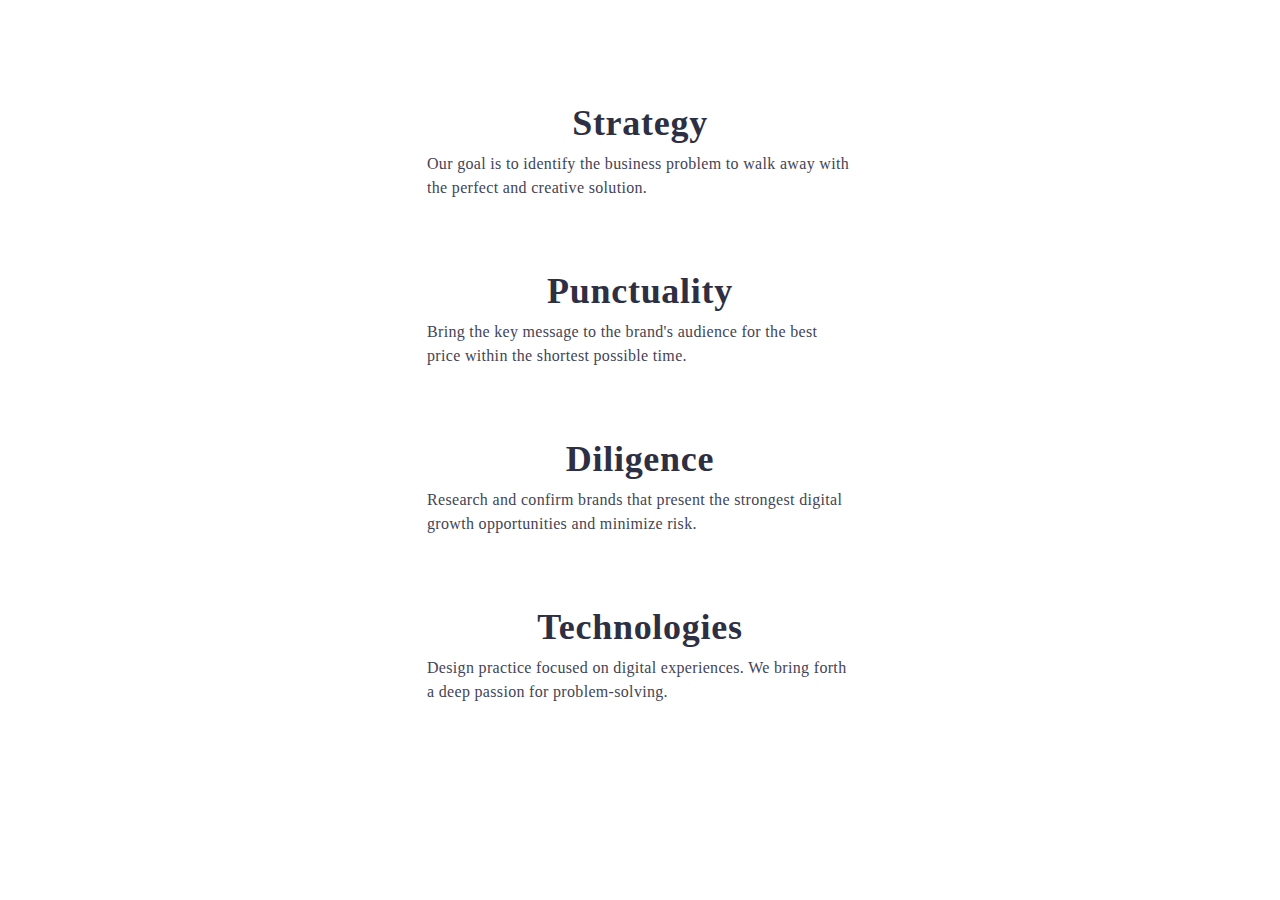
==== index.html @ aafb435b "1" ====
<!DOCTYPE html>
<html lang="en">
  <head>
    <meta charset="utf-8" />
    <meta name="description" content="Webstudio description meta tag content" />
    <title>Effective Solutions for Your Business</title>
    <link
      rel="stylesheet"
      href="https://cdnjs.cloudflare.com/ajax/libs/modern-normalize/2.0.0/modern-normalize.min.css"
      integrity="sha512-4xo8blKMVCiXpTaLzQSLSw3KFOVPWhm/TRtuPVc4WG6kUgjH6J03IBuG7JZPkcWMxJ5huwaBpOpnwYElP/m6wg=="
      crossorigin="anonymous"
      referrerpolicy="no-referrer"
    />
    <link rel="stylesheet" href="./css/styles.css" />
    <link rel="preconnect" href="https://fonts.googleapis.com" />
    <link rel="preconnect" href="https://fonts.gstatic.com" crossorigin />
    <link
      href="https://fonts.googleapis.com/css2?family=Raleway:wght@800&family=Roboto:wght@400;500;700;900&display=swap"
      rel="stylesheet"
    />
  </head>

  <!-- <body class="body">
    <header class="header">
      <div class="container header-container">
        <nav class="nav">
          <a href="./index.html" class="logo-header link"
            >Web<span class="logo-header-highlight">Studio</span></a
          >
          <ul class="nav-list list">
            <li class="nav-item">
              <a href="./index.html" class="nav-link link current">Studio</a>
            </li>
            <li class="nav-item">
              <a href="./portfolio.html" class="nav-link link">Portfolio</a>
            </li>
            <li class="nav-item">
              <a href="" class="nav-link link">Contacts</a>
            </li>
          </ul>
        </nav>
        <address class="address">
          <ul class="address-list list">
            <li class="address-item">
              <a href="mailto:info@devstudio.com" class="address-link link"
                >info@devstudio.com</a
              >
            </li>
            <li class="address-item">
              <a href="tel:+110001111111" class="address-link link"
                >+11 (000) 111-11-11</a
              >
            </li>
          </ul>
        </address>
      </div>
    </header> -->

    <!-- <main class="main">
      <section class="main-section">
        <div class="container main-section-container">
          <h1 class="main-section-heading-one">
            Effective Solutions for Your Business
          </h1>
          <button type="button" data-modal-open class="main-section-button">
            Order Service
          </button>
        </div>
      </section> -->

      <section class="advantages">
        <div class="container">
          <h2 class="advantages-heading-two visually-hidden">Our advantages</h2>
          <ul class="advantages-list list">
            <li class="advantages-item">
              <div class="advantages-item-top">
                <svg class="advantages-icon" width="64" height="64">
                  <use href="./images/icons.svg#icon-antenna"></use>
                </svg>
              </div>
              <h3 class="advantages-heading-three">Strategy</h3>
              <p class="advantages-text">
                Our goal is to identify the business problem to walk away with
                the perfect and creative solution.
              </p>
            </li>
            <li class="advantages-item">
              <div class="advantages-item-top">
                <svg class="advantages-icon" width="64" height="64">
                  <use href="./images/icons.svg#icon-clock"></use>
                </svg>
              </div>
              <h3 class="advantages-heading-three">Punctuality</h3>
              <p class="advantages-text">
                Bring the key message to the brand's audience for the best price
                within the shortest possible time.
              </p>
            </li>
            <li class="advantages-item">
              <div class="advantages-item-top">
                <svg class="advantages-icon" width="64" height="64">
                  <use href="./images/icons.svg#icon-diagram"></use>
                </svg>
              </div>
              <h3 class="advantages-heading-three">Diligence</h3>
              <p class="advantages-text">
                Research and confirm brands that present the strongest digital
                growth opportunities and minimize risk.
              </p>
            </li>
            <li class="advantages-item">
              <div class="advantages-item-top">
                <svg class="advantages-icon" width="64" height="64">
                  <use href="./images/icons.svg#icon-astronaut"></use>
                </svg>
              </div>
              <h3 class="advantages-heading-three">Technologies</h3>
              <p class="advantages-text">
                Design practice focused on digital experiences. We bring forth a
                deep passion for problem-solving.
              </p>
            </li>
          </ul>
        </div>
      </section>

      <!-- <section class="projects">
        <div class="container">
          <h2 class="projects-heading-two">What are we doing</h2>
          <ul class="projects-list list">
            <li class="projects-item">
              <img
                src="./images/img1.jpg"
                width="360"
                height="300"
                alt="Website"
              />
            </li>
            <li class="projects-item">
              <img
                src="./images/img2.jpg"
                width="360"
                height="300"
                alt="Phone apps"
              />
            </li>
            <li class="projects-item">
              <img
                src="./images/img3.jpg"
                width="360"
                height="300"
                alt="Mobile version of the website"
              />
            </li>
          </ul>
        </div>
      </section> -->

      <!-- <section class="team">
        <div class="container">
          <h2 class="team-heading-two">Our Team</h2>
          <ul class="team-list list">
            <li class="team-item">
              <img
                src="./images/mark.jpg"
                width="264"
                height="260"
                alt="Mark Guerrero"
              />
              <div class="team-card-text">
                <h3 class="team-heading-three">Mark Guerrero</h3>
                <p class="team-text">Product Designer</p>

                <ul class="team-card-icon-list">
                  <li class="team-card-icon-item">
                    <a href="" class="team-sm-link">
                      <svg class="team-card-icon" width="16" height="16">
                        <use href="./images/icons.svg#icon-instagram"></use>
                      </svg>
                    </a>
                  </li>
                  <li class="team-card-icon-item">
                    <a href="" class="team-sm-link">
                      <svg class="team-card-icon" width="16" height="16">
                        <use href="./images/icons.svg#icon-twitter"></use>
                      </svg>
                    </a>
                  </li>
                  <li class="team-card-icon-item">
                    <a href="" class="team-sm-link">
                      <svg class="team-card-icon" width="16" height="16">
                        <use href="./images/icons.svg#icon-facebook"></use>
                      </svg>
                    </a>
                  </li>
                  <li class="team-card-icon-item">
                    <a href="" class="team-sm-link">
                      <svg class="team-card-icon" width="16" height="16">
                        <use href="./images/icons.svg#icon-linkedin"></use>
                      </svg>
                    </a>
                  </li>
                </ul>
              </div>
            </li>
            <li class="team-item">
              <img
                src="./images/tom.jpg"
                width="264"
                height="260"
                alt="Tom Ford"
              />
              <div class="team-card-text">
                <h3 class="team-heading-three">Tom Ford</h3>
                <p class="team-text">Frontend Developer</p>

                <ul class="team-card-icon-list">
                  <li class="team-card-icon-item">
                    <a href="" class="team-sm-link">
                      <svg class="team-card-icon" width="16" height="16">
                        <use href="./images/icons.svg#icon-instagram"></use>
                      </svg>
                    </a>
                  </li>
                  <li class="team-card-icon-item">
                    <a href="" class="team-sm-link">
                      <svg class="team-card-icon" width="16" height="16">
                        <use href="./images/icons.svg#icon-twitter"></use>
                      </svg>
                    </a>
                  </li>
                  <li class="team-card-icon-item">
                    <a href="" class="team-sm-link">
                      <svg class="team-card-icon" width="16" height="16">
                        <use href="./images/icons.svg#icon-facebook"></use>
                      </svg>
                    </a>
                  </li>
                  <li class="team-card-icon-item">
                    <a href="" class="team-sm-link">
                      <svg class="team-card-icon" width="16" height="16">
                        <use href="./images/icons.svg#icon-linkedin"></use>
                      </svg>
                    </a>
                  </li>
                </ul>
              </div>
            </li>
            <li class="team-item">
              <img
                src="./images/camila.jpg"
                width="264"
                height="260"
                alt="Camila Garcia"
              />
              <div class="team-card-text">
                <h3 class="team-heading-three">Camila Garcia</h3>
                <p class="team-text">Marketing</p>

                <ul class="team-card-icon-list">
                  <li class="team-card-icon-item">
                    <a href="" class="team-sm-link">
                      <svg class="team-card-icon" width="16" height="16">
                        <use href="./images/icons.svg#icon-instagram"></use>
                      </svg>
                    </a>
                  </li>
                  <li class="team-card-icon-item">
                    <a href="" class="team-sm-link">
                      <svg class="team-card-icon" width="16" height="16">
                        <use href="./images/icons.svg#icon-twitter"></use>
                      </svg>
                    </a>
                  </li>
                  <li class="team-card-icon-item">
                    <a href="" class="team-sm-link">
                      <svg class="team-card-icon" width="16" height="16">
                        <use href="./images/icons.svg#icon-facebook"></use>
                      </svg>
                    </a>
                  </li>
                  <li class="team-card-icon-item">
                    <a href="" class="team-sm-link">
                      <svg class="team-card-icon" width="16" height="16">
                        <use href="./images/icons.svg#icon-linkedin"></use>
                      </svg>
                    </a>
                  </li>
                </ul>
              </div>
            </li>
            <li class="team-item">
              <img
                src="./images/daniel.jpg"
                width="264"
                height="260"
                alt="Daniel Wilson"
              />
              <div class="team-card-text">
                <h3 class="team-heading-three">Daniel Wilson</h3>
                <p class="team-text">UI Designer</p>

                <ul class="team-card-icon-list">
                  <li class="team-card-icon-item">
                    <a href="" class="team-sm-link">
                      <svg class="team-card-icon" width="16" height="16">
                        <use href="./images/icons.svg#icon-instagram"></use>
                      </svg>
                    </a>
                  </li>
                  <li class="team-card-icon-item">
                    <a href="" class="team-sm-link">
                      <svg class="team-card-icon" width="16" height="16">
                        <use href="./images/icons.svg#icon-twitter"></use>
                      </svg>
                    </a>
                  </li>
                  <li class="team-card-icon-item">
                    <a href="" class="team-sm-link">
                      <svg class="team-card-icon" width="16" height="16">
                        <use href="./images/icons.svg#icon-facebook"></use>
                      </svg>
                    </a>
                  </li>
                  <li class="team-card-icon-item">
                    <a href="" class="team-sm-link">
                      <svg class="team-card-icon" width="16" height="16">
                        <use href="./images/icons.svg#icon-linkedin"></use>
                      </svg>
                    </a>
                  </li>
                </ul>
              </div>
            </li>
          </ul>
        </div>
      </section> -->

      <!-- <section class="client">
        <div class="container">
          <h2 class="client-heading">Customers</h2>

          <ul class="client-list">
            <li class="client-item">
              <a href="" class="client-icon-link">
                <svg class="client-icon" width="104" height="56">
                  <use href="./images/icons.svg#icon-client-1"></use>
                </svg>
              </a>
            </li>

            <li class="client-item">
              <a href="" class="client-icon-link">
                <svg class="client-icon" width="104" height="56">
                  <use href="./images/icons.svg#icon-client-2"></use>
                </svg>
              </a>
            </li>

            <li class="client-item">
              <a href="" class="client-icon-link">
                <svg class="client-icon" width="104" height="56">
                  <use href="./images/icons.svg#icon-client-3"></use>
                </svg>
              </a>
            </li>

            <li class="client-item">
              <a href="" class="client-icon-link">
                <svg class="client-icon" width="104" height="56">
                  <use href="./images/icons.svg#icon-client-4"></use>
                </svg>
              </a>
            </li>

            <li class="client-item">
              <a href="" class="client-icon-link">
                <svg class="client-icon" width="104" height="56">
                  <use href="./images/icons.svg#icon-client-5"></use>
                </svg>
              </a>
            </li>

            <li class="client-item">
              <a href="" class="client-icon-link">
                <svg class="client-icon" width="104" height="56">
                  <use href="./images/icons.svg#icon-client-6"></use>
                </svg>
              </a>
            </li>
          </ul>
        </div>
      </section>
    </main> -->
<!-- 
    <footer class="footer">
      <div class="container footer-container">
        <div class="footer-left-part">
          <a href="./index.html" class="logo-footer link">
            Web<span class="logo-footer-highlight">Studio</span>
          </a>

          <p class="footer-text">
            Increase the flow of customers and sales for your business with
            digital marketing & growth solutions.
          </p>
        </div>
        <div class="footer-sm">
          <p class="footer-sm-text">Social media</p>
          <ul class="footer-sm-list">
            <li class="footer-sm-item">
              <a href="" class="footer-sm-link">
                <svg class="footer-sm-icon" width="24" height="24">
                  <use href="./images/icons.svg#icon-instagram"></use>
                </svg>
              </a>
            </li>
            <li class="footer-sm-item">
              <a href="" class="footer-sm-link">
                <svg class="footer-sm-icon" width="24" height="24">
                  <use href="./images/icons.svg#icon-twitter"></use>
                </svg>
              </a>
            </li>
            <li class="footer-sm-item">
              <a href="" class="footer-sm-link">
                <svg class="footer-sm-icon" width="24" height="24">
                  <use href="./images/icons.svg#icon-facebook"></use>
                </svg>
              </a>
            </li>
            <li class="footer-sm-item">
              <a href="" class="footer-sm-link">
                <svg class="footer-sm-icon" width="24" height="24">
                  <use href="./images/icons.svg#icon-linkedin"></use>
                </svg>
              </a>
            </li>
          </ul>
        </div>
        <div class="subscribe">
          <p class="form-hidden">Subscribe</p>
          <form class="footer-form">
            <label aria-label="footer email input" class="footer-label">
              <input
                type="email"
                class="footer-input"
                name="footer-email"
                id="footer-input"
                placeholder="E-mail"
              />
            </label>
            <button class="subscribe-btn" type="submit">
              Subscribe
              <svg class="subscribe-icon" width="24" height="24">
                <use href="./images/icons.svg#icon-subscribe"></use>
              </svg>
            </button>
          </form>
        </div>
      </div>
    </footer> -->
    <div class="backdrop is-hidden" data-modal>
      <div class="modal">
        <button type="button" data-modal-close class="modal-close-btn">
          <svg class="button-icon" width="8" height="8">
            <use href="./images/icons.svg#icon-close"></use>
          </svg>
        </button>
        <p class="modal-title">Leave your contacts and we will call you back</p>
        <form class="modal-form">
          <div class="modal-field">
            <label for="user-name" class="modal-form-label">Name</label>
            <div class="modal-input-wrap">
              <input
                type="text"
                class="modal-input"
                name="user-name"
                required
                minlength="2"
                id="user-name"
              />
              <svg class="modal-form-icon" width="18" height="24">
                <use href="./images/icons.svg#icon-person-modal-form"></use>
              </svg>
            </div>
          </div>
          <div class="modal-field">
            <label for="modal-input-email" class="modal-form-label"
              >Phone</label
            >
            <div class="modal-input-wrap">
              <input
                type="email"
                class="modal-input"
                name="user-email"
                id="modal-input-email"
              />
              <svg class="modal-form-icon" width="18" height="24">
                <use href="./images/icons.svg#icon-phone-modal-form"></use>
              </svg>
            </div>
          </div>
          <div class="modal-field">
            <label for="modal-input-tel" class="modal-form-label">Email</label>
            <div class="modal-input-wrap">
              <input
                type="tel"
                class="modal-input"
                name="user-tel"
                required
                minlength="10"
                maxlength="15"
                id="modal-input-tel"
              />
              <svg class="modal-form-icon" width="18" height="24">
                <use href="./images/icons.svg#icon-email-modal-form"></use>
              </svg>
            </div>
          </div>
          <div class="comment-field">
            <label for="user-comment" class="modal-form-label">Comment</label>
            <textarea
              name="user-comment"
              id="user-comment"
              class="modal-comment"
              placeholder="Text input"
            ></textarea>
          </div>
          <div class="modal-field-check">
            <input
              type="checkbox"
              id="user-privacy"
              name="user-privacy"
              value="true"
              class="modal-check visually-hidden"
            />
            <label for="user-privacy" class="modal-check-text"
              ><span class="checkbox">
                <svg class="check-icon" width="10" height="8">
                  <use href="./images/icons.svg#icon-check"></use>
                </svg>
              </span>
              I accept the terms and conditions of the
              <a href="" class="modal-check-link">Privacy Policy</a></label
            >
          </div>
          <button class="modal-form-btn" type="submit">Send</button>
        </form>
      </div>
    </div>
    <script src="./js/modal.js"></script>
  </body>
</html>
---- css/styles.css ----
:root {
  --cornflower: #e7e9fc;
  --iris: #4d5ae5;
  --navyblue: #383949;
  --slate: #434455;
  --white: #ffffff;
  --cloud: #f4f4fd;
  --ocean: #404bbf;
}
.body {
  background: var(--white);
  font-family: "Roboto", sans-serif;
  color: var(--slate, #434455);
  font-size: 16px;
  line-height: 1.5;
  letter-spacing: 0.02em;
}

.link {
  text-decoration: none;
}

.list {
  list-style-type: none;
}

h1,
h2,
h3,
h4,
h5,
h6,
p {
  margin: 0;
}

li,
ul {
  margin: 0;
  padding-left: 0;
  list-style: none;
}

img {
  display: block;
  max-width: 100%;
  height: auto;
}

.visually-hidden {
  position: absolute;
  width: 1px;
  height: 1px;
  margin: -1px;
  border: 0;
  padding: 0;
  white-space: nowrap;
  clip-path: inset(100%);
  clip: rect(0 0 0 0);
  overflow: hidden;
}

.container {
  width: 100%;
  max-width: 1158px;
  padding-left: 15px;
  padding-right: 15px;
  margin: 0 auto;
}

/*------------------------HEADER----------------------*/

.header {
  background: var(--white, #fff);
  border-bottom: 1px solid var(--cornflower, #e7e9fc);
  box-shadow: 0px 1px 6px 0px rgba(46, 47, 66, 0.08),
    0px 1px 1px 0px rgba(46, 47, 66, 0.16),
    0px 2px 1px 0px rgba(46, 47, 66, 0.08);
}

.logo-header {
  color: var(--iris, #4d5ae5);
  font-family: "Raleway", sans-serif;
  font-size: 18px;
  font-weight: 800;
  line-height: 1.17;
  letter-spacing: 0.03em;
  text-transform: uppercase;
}

.logo-header-highlight {
  color: #2e2f42;
}

.nav-link {
  color: #2e2f42;
  font-style: normal;
  font-weight: 500;
  transition-property: color;
  transition-duration: 250ms;
  transition-timing-function: cubic-bezier(0.4, 0, 0.2, 1);
}

.nav-link:hover,
.nav-link:focus,
.nav-link:active {
  color: var(--ocean, #404bbf);
}

.address {
  font-style: normal;
}
.address-link {
  color: #434455;
  transition-property: color;
  transition-duration: 250ms;
  transition-timing-function: cubic-bezier(0.4, 0, 0.2, 1);
}
.address-link:hover,
.address-link:focus,
.address-link:active {
  color: var(--ocean, #404bbf);
}

/*---------------------MAIN--------------------------------*/

.main-section {
  background-color: #2e2f42;
  background-image: linear-gradient(
      rgba(46, 47, 66, 0.7),
      rgba(46, 47, 66, 0.7)
    ),
    url(../images/people-office.jpg);
  max-width: 1440px;
  margin: 0 auto;
  background-repeat: no-repeat;
  background-position: center;
  background-size: cover;
  padding-top: 188px;
  padding-bottom: 188px;
}
.main-section-heading-one {
  color: var(--white, #fff);
  text-align: center;
  font-size: 56px;
  font-weight: 700;
  line-height: 1.07;
  letter-spacing: 0.02em;
  margin: 0 auto;
  margin-bottom: 48px;
  max-width: 496px;
}
.main-section-button {
  color: var(--white, #fff);
  font-family: "Roboto", sans-serif;
  font-size: 16px;
  line-height: 1.5;
  letter-spacing: 0.04em;
  font-weight: 500;
  background: var(--iris, #4d5ae5);
  cursor: pointer;
  padding: 16px 32px;
  border: none;
  border-radius: 4px;
  background: var(--iris, #4d5ae5);
  box-shadow: 0px 4px 4px 0px rgba(0, 0, 0, 0.15);
  display: block;
  margin: 0 auto;
  min-width: 169px;
  transition-property: background-color;
  transition-duration: 250ms;
  transition-timing-function: cubic-bezier(0.4, 0, 0.2, 1);
}
.main-section-button:hover,
.main-section-button:focus {
  background-color: #404bbf;
}

.advantages {
  padding: 96px 0;
}

.advantages-heading-two,
.filter-heading {
  margin: -1px;
  white-space: nowrap;
  clip-path: inset(100%);
  clip: rect(0 0 0 0);
  overflow: hidden;
}

.advantages-heading-three {
  color: #2e2f42;
  font-size: 36px;
  font-weight: 700;
  line-height: 1.11;
  letter-spacing: 0.02em;
  text-align: center;
  text-transform: capitalize;
  margin-bottom: 8px;
}
.advantages-text {
  color: #434455;
  font-size: 16px;
  font-weight: 500;
  line-height: 1.5; /* 150% */
  letter-spacing: 0.02em;
}
.advantages-list {
  display: flex;
  flex-wrap: wrap;
  gap: 72px;
}
.advantages-item {
  /* width: calc((100% - 72px) / 4); */
}

.projects-heading-two {
  color: #2e2f42;
  text-align: center;
  font-size: 36px;
  font-weight: 700;
  line-height: 1.11;
  letter-spacing: 0.02em;
  text-transform: capitalize;
}

.team {
  background: var(--cloud, #f4f4fd);
}
.team-heading-two {
  color: #2e2f42;
  text-align: center;
  font-size: 36px;
  font-weight: 700;
  line-height: 1.11;
  letter-spacing: 0.02em;
  text-transform: capitalize;
}

.team-item {
  background: var(--white, #fff);
}
.team-heading-three {
  color: #2e2f42;
  text-align: center;
  font-size: 20px;
  font-weight: 500;
  line-height: 1.2;
  letter-spacing: 0.02em;
}
.team-text {
  color: var(--slate, #434455);
  text-align: center;
}

/*---------------------MAIN PORTFOLIO--------------------------------*/

.filter-button {
  color: var(--iris, #4d5ae5);
  font-family: "Roboto", sans-serif;
  font-size: 16px;
  line-height: 1.5;
  letter-spacing: 0.04em;
  text-align: center;
  font-weight: 500;
  background: var(--cloud, #f4f4fd);
  cursor: pointer;
  border: none;
  padding: 12px 24px;
  border-radius: 4px;
  border: 1px solid var(--cornflower, #e7e9fc);
  background: var(--cloud, #f4f4fd);
  border: 1px solid transparent;
  border: 1px solid #e7e9fc;
  transition: color 250ms cubic-bezier(0.4, 0, 0.2, 1),
    background-color 250ms cubic-bezier(0.4, 0, 0.2, 1),
    border-color 250ms cubic-bezier(0.4, 0, 0.2, 1),
    box-shadow 250ms cubic-bezier(0.4, 0, 0.2, 1);
}
.filter-button:hover,
.filter-button:focus {
  color: var(--white, #fff);
  background: var(--ocean, #404bbf);
  border: 1px solid transparent;
  box-shadow: 0px 2px 2px 0px rgba(0, 0, 0, 0.12),
    0px 2px 1px 0px rgba(0, 0, 0, 0.08), 0px 3px 1px 0px rgba(0, 0, 0, 0.1);
}

.portfolio-item {
  background: var(--white, #ffffff);
}

.portfolio-heading-three {
  font-family: Roboto;
  color: #2e2f42;
  font-size: 20px;
  font-style: normal;
  font-weight: 500;
  line-height: 1.2;
  letter-spacing: 0.02em;
  white-space: nowrap;
  max-width: 360px;
}
.portfolio-text {
  color: var(--slate, #434455);
}

/*-----------------------FOOTER------------------------*/
.footer {
  background-color: #2e2f42;
}
.logo-footer {
  color: var(--iris, #4d5ae5);
  font-family: "Raleway", sans-serif;
  font-size: 18px;
  font-weight: 800;
  line-height: 1.17;
  letter-spacing: 0.03em;
  text-transform: uppercase;
}
.logo-footer-highlight {
  color: var(--cloud, #f4f4fd);
}
.footer-text {
  color: var(--cloud, #f4f4fd);
}

/*-----------------------Block-model header------------------------*/

.nav {
  display: flex;
  align-items: center;
}
.nav-list {
  display: flex;
  gap: 40px;
}

.address-list {
  display: flex;
}

.header-container {
  display: flex;
}
.nav-link {
  display: block;
  padding: 24px 0;
}
.logo-header {
  display: block;
  padding: 24px 0;
  margin-right: 76px;
}

.address-link {
  display: block;
  padding: 24px 0;
}
.address-list {
  gap: 40px;
}
.address {
  margin-left: auto;
}

/*-----------------------Block-model-index------------------------*/

.projects-item {
  width: calc((100% - 48px) / 3);
}
.projects-heading-two {
  margin-bottom: 72px;
}
.projects-list {
  display: flex;
  gap: 24px;
}
.projects {
  padding-bottom: 120px;
}
.team {
  padding-top: 120px;
  padding-bottom: 120px;
}
.team-heading-two {
  margin-bottom: 72px;
}
.team-list {
  display: flex;
  gap: 24px;
}
.team-heading-three {
  margin-bottom: 8px;
  text-align: center;
}
.team-text {
  text-align: center;
}
.team-card-text {
  padding: 32px 0;
}
.team-item {
  width: calc((100% - 72px) / 4);
  border-radius: 0px 0px 4px 4px;
  background: var(--white, #fff);
  box-shadow: 0px 2px 1px 0px rgba(46, 47, 66, 0.08),
    0px 1px 1px 0px rgba(46, 47, 66, 0.16),
    0px 1px 6px 0px rgba(46, 47, 66, 0.08);
}
.footer {
  padding: 100px 0;
}
.logo-footer {
  display: block;
  margin-bottom: 16px;
  display: inline-block;
}
.footer-text {
  display: block;
  width: 264px;
}

/*-----------------------Block-model-portfolio------------------------*/

.filter {
  padding-top: 96px;
  padding-bottom: 120px;
}
.filter-list {
  display: flex;
  gap: 24px;
  justify-content: center;
  margin-bottom: 72px;
}
.portfolio-list {
  display: flex;
  flex-wrap: wrap;
  gap: 24px;
  row-gap: 48px;
}
.portfolio-heading-three {
  margin-bottom: 8px;
}

.portfolio-item {
  background: var(--white, #fff);
  box-sizing: border-box;
  width: calc((100% - 48px) / 3);
}

.portfolio-card-text {
  flex-grow: 1;
  padding: 32px 16px;
  border: 1px solid #e7e9fc;
  border-top: none;
}
/*-----------------------------hw4--------------------------------*/

.advantages-item-top {
  display: flex;
  align-items: center;
  justify-content: center;
  max-width: 264px;
  height: 112px;
  border-radius: 4px;
  background: var(--cloud, #f4f4fd);
  margin-bottom: 8px;
  display: none;
}
.team-card-icon-list {
  display: flex;
  align-items: center;
  justify-content: center;
  gap: 24px;
  margin-top: 8px;
}
.team-card-icon {
  display: block;
  fill: #f4f4fd;
}
.team-card-icon-item {
  width: 40px;
  height: 40px;
}
.team-sm-link {
  width: 100%;
  height: 100%;
  background-color: #4d5ae5;
  border-radius: 50%;
  display: flex;
  align-items: center;
  justify-content: center;
}
.team-sm-link:hover {
  background-color: #404bbf;
}
.team-sm-link:focus {
  background-color: #404bbf;
}
.team-item .team-sm-link {
  transition-property: background-color;
  transition-duration: 250ms;
  transition-timing-function: cubic-bezier(0.4, 0, 0.2, 1);
}
.client {
  padding-top: 120px;
  padding-bottom: 120px;
}
.client-heading {
  color: #2e2f42;
  text-align: center;
  font-family: Roboto;
  font-size: 36px;
  font-weight: 700;
  line-height: 1.11;
  letter-spacing: 0.02em;
  text-transform: capitalize;
  margin-bottom: 72px;
}
.client-list {
  display: flex;
  align-items: center;
  justify-content: center;
  gap: 24px;
}
.client-item {
  width: 168px;
  height: 88px;
}
.client-icon {
  fill: currentColor;
  fill: #8e8f99;
  transition-property: fill;
  transition-duration: 250ms;
  transition-timing-function: cubic-bezier(0.4, 0, 0.2, 1);
}
.client-icon-link {
  width: 100%;
  height: 100%;
  border: 1px solid #8e8f99;
  border-radius: 4px;
  display: flex;
  align-items: center;
  justify-content: center;
  color: #8e8f99;
  transition: border-color 250ms cubic-bezier(0.4, 0, 0.2, 1),
    color 250ms cubic-bezier(0.4, 0, 0.2, 1);
}
.client-icon-link:hover,
.client-icon-link:focus {
  border-color: #404bbf;
  color: #404bbf;
}

.client-icon-link:hover .client-icon,
.client-icon-link:focus .client-icon {
  fill: #404bbf;
  color: #404bbf;
  border-color: #404bbf;
}

.footer-container {
  display: flex;
  align-items: baseline;
}
.footer-left-part {
  margin-right: 120px;
}
.footer-sm-list {
  display: flex;
  gap: 16px;
}
.footer-sm-text {
  color: var(--white, #fff);
  font-family: Roboto;
  font-size: 16px;
  font-weight: 500;
  line-height: 1.5;
  letter-spacing: 0.02em;
  margin-bottom: 16px;
}
.footer-sm-item {
  width: 40px;
  height: 40px;
}
.footer-sm-link {
  width: 100%;
  height: 100%;
  background-color: #4d5ae5;
  border-radius: 50%;
  display: flex;
  align-items: center;
  justify-content: center;
  transition: background-color 250ms cubic-bezier(0.4, 0, 0.2, 1);
}
.footer-sm-icon {
  display: block;
  fill: #f4f4fd;
}
.footer-sm-item {
  transition-property: background-color;
  transition-duration: 250ms;
  transition-timing-function: cubic-bezier(0.4, 0, 0.2, 1);
}
.footer-sm-link:hover,
.footer-sm-link:focus {
  background-color: #31d0aa;
}
.current {
  color: #404bbf;
  position: relative;
}
.current::after {
  display: block;
  position: absolute;
  content: "";
  left: 0;
  bottom: -1px;
  width: 100%;
  height: 4px;
  flex-shrink: 0;
  border-radius: 2px;
  background: var(--ocean, #404bbf);
}

.portfolio-link {
  display: block;
  transition: box-shadow 250ms cubic-bezier(0.4, 0, 0.2, 1);
}
.portfolio-link:hover,
.portfolio-link:focus {
  box-shadow: 0px 1px 6px rgba(46, 47, 66, 0.08),
    0px 1px 1px rgba(46, 47, 66, 0.16), 0px 2px 1px rgba(46, 47, 66, 0.08);
  transition: box-shadow 250ms cubic-bezier(0.4, 0, 0.2, 1);
}
.portfolio-link:hover .portfolio-cover-text,
.portfolio-link:focus .portfolio-cover-text {
  transform: translateY(0%);
}
.portfolio-cover-wrap {
  position: relative;
  overflow: hidden;
}
/*
.portfolio-cover {
  position: absolute;
  top: 0;
  background: var(--iris, #4d5ae5);
  height: 100%;
  padding: 0 32px;
  padding-top: 40px;
  transform: translateY(100%);
  transition-duration: 250ms;
  transition-timing-function: cubic-bezier(0.4, 0, 0.2, 1);
}*/
.portfolio-cover-text {
  color: var(--cloud, #f4f4fd);
  font-family: Roboto;
  font-size: 16px;
  line-height: 1.5;
  letter-spacing: 0.02em;
  position: absolute;
  top: 0;
  background: var(--iris, #4d5ae5);
  height: 100%;
  padding: 40px 32px;
  transform: translateY(100%);
  transition: transform 250ms cubic-bezier(0.4, 0, 0.2, 1);
}
.portfolio-item:hover .portfolio-cover {
  transform: translateY(0);
}
.portfolio-item:hover {
  box-shadow: 0px 2px 1px 0px rgba(46, 47, 66, 0.08),
    0px 1px 1px 0px rgba(46, 47, 66, 0.16),
    0px 1px 6px 0px rgba(46, 47, 66, 0.08);
}
/*----------------------------modal-------------------------------*/
.backdrop {
  position: fixed;
  width: 100%;
  height: 100%;
  background-color: rgba(46, 47, 66, 0.4);
  top: 0;
  transition: opacity 250ms cubic-bezier(0.4, 0, 0.2, 1),
    visibility 250ms cubic-bezier(0.4, 0, 0.2, 1);
}
.modal {
  position: absolute;
  top: 50%;
  left: 50%;
  transform: translate(-50%, -50%) scale(1);
  /* top: 50%;
  left: 50%;
  transform: translate(-50%, -50%) scaleY(1);*/
  width: 408px;
  min-height: 584px;
  background-color: #fcfcfc;
  border-radius: 4px;
  box-shadow: 0px 2px 1px 0px rgba(0, 0, 0, 0.2),
    0px 1px 3px 0px rgba(0, 0, 0, 0.12), 0px 1px 1px 0px rgba(0, 0, 0, 0.14);
  transition: transform 250ms cubic-bezier(0.4, 0, 0.2, 1);
  padding: 72px 24px 24px 24px;
}
.backdrop.is-hidden .modal {
  transform: translate(-50%, -50%) scale(0);
}
.modal-close-btn {
  position: absolute;
  top: 24px;
  right: 24px;
  width: 24px;
  height: 24px;
  display: flex;
  align-items: center;
  justify-content: center;
  background-color: #e7e9fc;
  border: 1px solid rgba(0, 0, 0, 0.1);
  border-radius: 50%;
  padding: 0;
  cursor: pointer;
  fill: #e7e9fc;
  stroke-width: 1px;
  stroke: rgba(0, 0, 0, 0.1);
  transition: background-color 250ms cubic-bezier(0.4, 0, 0.2, 1),
    border 250ms cubic-bezier(0.4, 0, 0.2, 1);
}
.modal-close-btn:hover,
.modal-close-btn:focus {
  background-color: #404bbf;
  border: none;
}
.modal-close-btn:hover .button-icon,
.modal-close-btn:focus .button-icon {
  fill: #ffffff;
}

.button-icon {
  fill: #2e2f42;
  transition: fill 250ms cubic-bezier(0.4, 0, 0.2, 1);
}
.is-hidden {
  opacity: 0;
  visibility: hidden;
  pointer-events: none;
}
.modal-title {
  color: #2e2f42;
  text-align: center;
  font-family: Roboto;
  font-size: 16px;
  font-style: normal;
  font-weight: 500;
  line-height: 1.5;
  letter-spacing: 0.02em;
  margin-bottom: 16px;
}
.modal-input {
  width: 100%;
  height: 40px;
  border-radius: 4px;
  border: 1px solid rgba(46, 47, 66, 0.4);
  padding-left: 38px;
  padding-right: 16px;
  background-color: transparent;
  outline: transparent;
  transition: border-color 250ms cubic-bezier(0.4, 0, 0.2, 1);
}
.modal-input:focus {
  border-color: var(--iris, #4d5ae5);
}
.modal-input:focus + .modal-form-icon {
  fill: #4d5ae5;
}
.modal-form-label {
  display: block;
  color: #8e8f99;
  font-family: Roboto;
  font-size: 12px;
  line-height: 1.17;
  letter-spacing: 0.04em;
  margin-bottom: 4px;
}
.modal-field {
  margin-bottom: 8px;
}
.comment-field {
  margin-bottom: 16px;
}
.modal-form-icon {
  fill: #2e2f42;
  position: absolute;
  left: 16px;
  top: 50%;
  transform: translateY(-50%);
  transition: fill 250ms cubic-bezier(0.4, 0, 0.2, 1);
}
.modal-input-wrap {
  position: relative;
}
.modal-comment {
  width: 100%;
  height: 120px;
  border-radius: 4px;
  border: 1px solid rgba(46, 47, 66, 0.4);
  padding: 8px 16px;
  outline: transparent;
  transition: border-color 250ms cubic-bezier(0.4, 0, 0.2, 1);
  resize: none;
  font-size: 12px;
  line-height: 1.17;
  letter-spacing: 0.04em;
  color: rgba(46, 47, 66, 0.4);
  background-color: transparent;
  display: block;
}
.modal-comment:hover,
.modal-comment:focus {
  border-color: #4d5ae5;
}
/*----------------checkbox----------------*/
.modal-check-text {
  color: #8e8f99;
  font-family: Roboto;
  font-size: 12px;
  line-height: 1.17; /* 116.667% */
  letter-spacing: 0.04em;
  align-items: center;
}
.modal-check-link {
  color: #4d5ae5;
  line-height: 1.33;
  margin-left: 4px;
}
.modal-check-text span {
  width: 16px;
  height: 16px;
  border: 1px solid rgba(46, 47, 66, 0.4);
  border-radius: 2px;
  margin-right: 8px;
  display: inline-flex;
  align-items: center;
  justify-content: center;
  stroke-width: 4px;
  fill: transparent;
  transition: background-color 250ms cubic-bezier(0.4, 0, 0.2, 1),
    border 250ms cubic-bezier(0.4, 0, 0.2, 1),
    fill 250ms cubic-bezier(0.4, 0, 0.2, 1);
}

.modal-check:checked + .modal-check-text span {
  background-color: #404bbf;
  border: none;
  stroke: #f4f4fd;
  fill: #f4f4fd;
}
.modal-field-check {
  margin-bottom: 24px;
}

/*----------------modal-btn---------------*/
.modal-form-btn {
  min-width: 169px;
  height: auto;
  color: var(--white, #fff);
  text-align: center;
  font-family: "Roboto", sans-serif;
  font-size: 16px;
  font-weight: 500;
  line-height: 1.5; /* 150% */
  letter-spacing: 0.04em;
  border: none;
  padding: 16px 32px;
  border-radius: 4px;
  background: var(--iris, #4d5ae5);
  box-shadow: 0px 4px 4px 0px rgba(0, 0, 0, 0.15);
  cursor: pointer;
  display: block;
  margin: 0 auto;
  margin-top: 24px;
  transition-property: background-color;
  transition-duration: 250ms;
  transition-timing-function: cubic-bezier(0.4, 0, 0.2, 1);
}
.modal-form-btn:hover,
.modal-form-btn:focus {
  background-color: #404bbf;
}
/*---------------footer-subscribe----------------*/
.subscribe-btn {
  border: none;
  color: var(--white, #fff);
  text-align: center;
  font-family: "Roboto", sans-serif;
  font-size: 16px;
  font-weight: 500;
  line-height: 1.5; /* 150% */
  letter-spacing: 0.04em;
  border-radius: 4px;
  background: #4d5ae5;
  padding: 8px 24px;
  display: flex;
  align-items: center;
  justify-content: center;
  cursor: pointer;
  height: 40px;
  transition-property: background-color;
  transition-duration: 250ms;
  transition-timing-function: cubic-bezier(0.4, 0, 0.2, 1);
  min-width: 165px;
}
.subscribe-btn:hover,
.subscribe-btn:focus {
  background-color: #404bbf;
}
.subscribe-icon {
  fill: #ffffff;
  display: block;
  margin-left: 16px;
}

.footer-input {
  width: 264px;
  height: 40px;
  border-radius: 4px;
  border: 1px solid var(--white, #fff);
  box-shadow: 0px 4px 4px 0px rgba(0, 0, 0, 0.15);
  background-color: transparent;
  padding-left: 16px;
  font-size: 12px;
  line-height: 1.5;
  letter-spacing: 0.04em;
  filter: drop-shadow(0px 4px 4px rgba(0, 0, 0, 0.15));
  color: #ffffff;
}
.footer-sm {
  margin-right: 80px;
}
.form-hidden {
  color: var(--white, #fff);
  font-family: Roboto;
  font-size: 16px;
  font-weight: 500;
  line-height: 1.5; /* 150% */
  letter-spacing: 0.02em;
  margin-bottom: 16px;
}
.footer-form {
  display: flex;
  gap: 24px;
}
.footer-input::placeholder {
  color: #ffffff;
  font-family: Roboto;
  font-size: 12px;
  line-height: 2; /* 200% */
  letter-spacing: 0.04em;
}

@media screen and (min-width: 428px) {
  .container {
    max-width: 426px;
  }
}
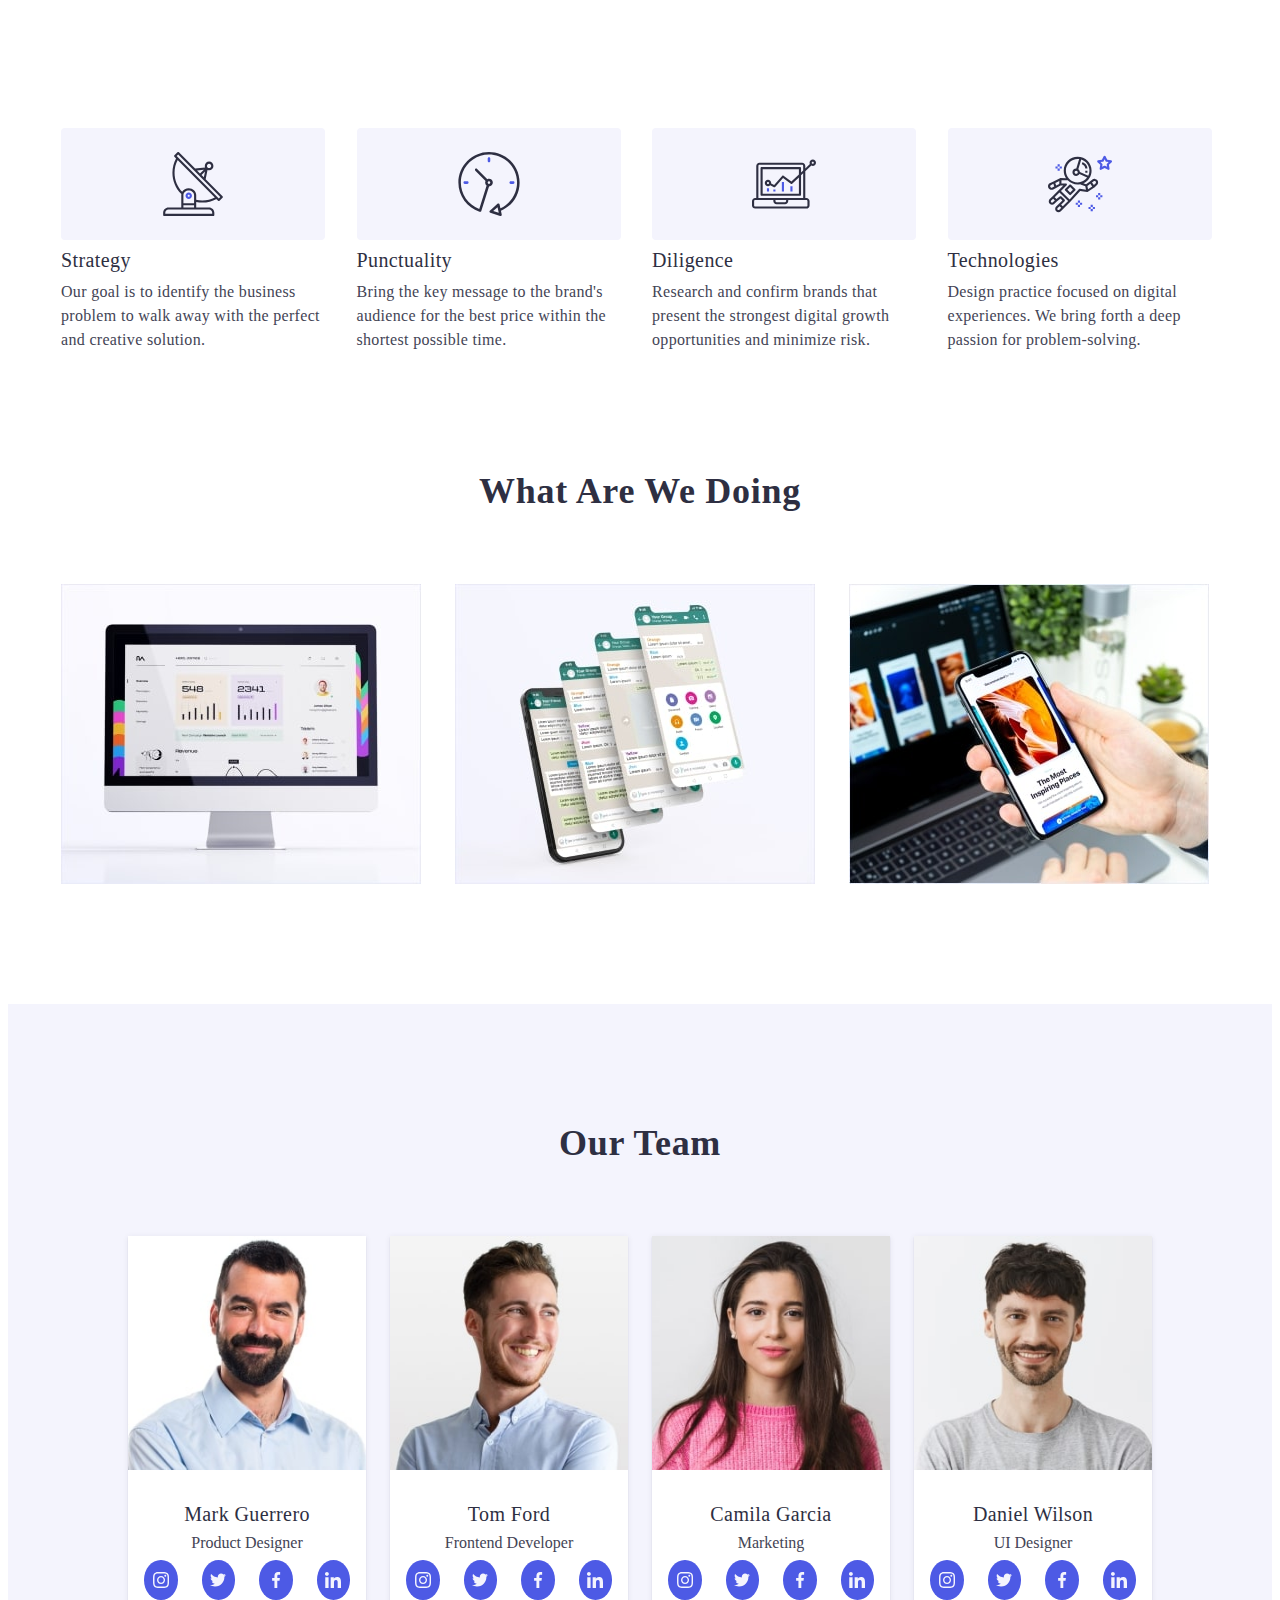
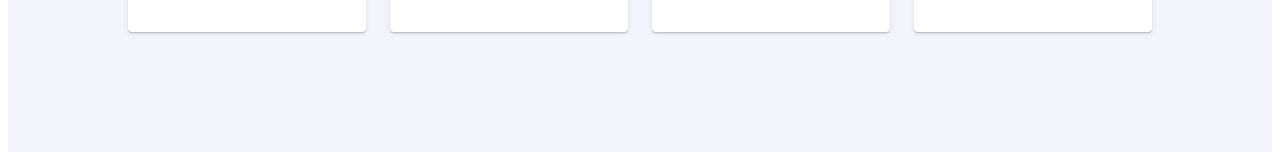
==== commit 35f8655a: "2" ====
--- a/index.html
+++ b/index.html
@@ -18,6 +18,7 @@
       href="https://fonts.googleapis.com/css2?family=Raleway:wght@800&family=Roboto:wght@400;500;700;900&display=swap"
       rel="stylesheet"
     />
+    <meta name="viewport" content="width=device-width, initial-scale=1.0">
   </head>
 
   <!-- <body class="body">
@@ -124,7 +125,7 @@
         </div>
       </section>
 
-      <!-- <section class="projects">
+      <section class="projects">
         <div class="container">
           <h2 class="projects-heading-two">What are we doing</h2>
           <ul class="projects-list list">
@@ -154,9 +155,9 @@
             </li>
           </ul>
         </div>
-      </section> -->
-
-      <!-- <section class="team">
+      </section>
+
+      <section class="team">
         <div class="container">
           <h2 class="team-heading-two">Our Team</h2>
           <ul class="team-list list">
@@ -334,7 +335,7 @@
             </li>
           </ul>
         </div>
-      </section> -->
+      </section>
 
       <!-- <section class="client">
         <div class="container">
--- a/css/styles.css
+++ b/css/styles.css
@@ -177,7 +177,8 @@
 }
 
 .advantages {
-  padding: 96px 0;
+  padding-top: 96px;
+  padding-bottom: 96px;
 }
 
 .advantages-heading-two,
@@ -210,9 +211,6 @@
   display: flex;
   flex-wrap: wrap;
   gap: 72px;
-}
-.advantages-item {
-  /* width: calc((100% - 72px) / 4); */
 }
 
 .projects-heading-two {
@@ -379,17 +377,21 @@
 }
 .projects {
   padding-bottom: 120px;
+  display: none;
 }
 .team {
-  padding-top: 120px;
-  padding-bottom: 120px;
+  padding-top: 96px;
+  padding-bottom: 96px;
 }
 .team-heading-two {
   margin-bottom: 72px;
 }
 .team-list {
   display: flex;
-  gap: 24px;
+  flex-direction: column;
+  gap: 72px;
+  padding-left: 67px;
+  padding-right: 67px;
 }
 .team-heading-three {
   margin-bottom: 8px;
@@ -402,7 +404,7 @@
   padding: 32px 0;
 }
 .team-item {
-  width: calc((100% - 72px) / 4);
+  /*width: calc((100% - 72px) / 4);*/
   border-radius: 0px 0px 4px 4px;
   background: var(--white, #fff);
   box-shadow: 0px 2px 1px 0px rgba(46, 47, 66, 0.08),
@@ -475,6 +477,7 @@
   justify-content: center;
   gap: 24px;
   margin-top: 8px;
+  padding: 0 16px;
 }
 .team-card-icon {
   display: block;
@@ -964,3 +967,65 @@
     max-width: 426px;
   }
 }
+@media screen and (min-width: 768px) {
+  .container {
+    max-width: 761px;
+  }
+  .advantages-item {
+    width: calc((100% - 36px) / 2);
+  }
+  .advantages-list {
+    display: flex;
+    gap: 72px 24px;
+  }
+  .advantages-heading-three {
+    text-align: left;
+  }
+  .team-list {
+    flex-direction: row;
+    gap: 64px 24px;
+  }
+  .team-item {
+    width: calc((100% - 24px) / 2);
+  }
+}
+
+@media screen and (min-width: 1166px) {
+  .container {
+    max-width: 1158px;
+  }
+  .advantages-item {
+    width: calc((100% - 72px) / 4);
+  }
+  .advantages-heading-three {
+    color: #2e2f42;
+    font-size: 20px;
+    font-weight: 500;
+    line-height: 1.2;
+  }
+  .advantages-text {
+    color: #434455;
+    font-weight: 400;
+  }
+  .advantages-item-top {
+    display: flex;
+  }
+  .advantages {
+    padding-top: 120px;
+    padding-bottom: 120px;
+  }
+  .projects {
+    display: block;
+  }
+  .team {
+    padding-top: 120px;
+    padding-bottom: 120px;
+  }
+  .team-list {
+    flex-direction: row;
+    gap: 24px;
+  }
+  .team-item {
+    width: calc((100% - 72px) / 4);
+  }
+}
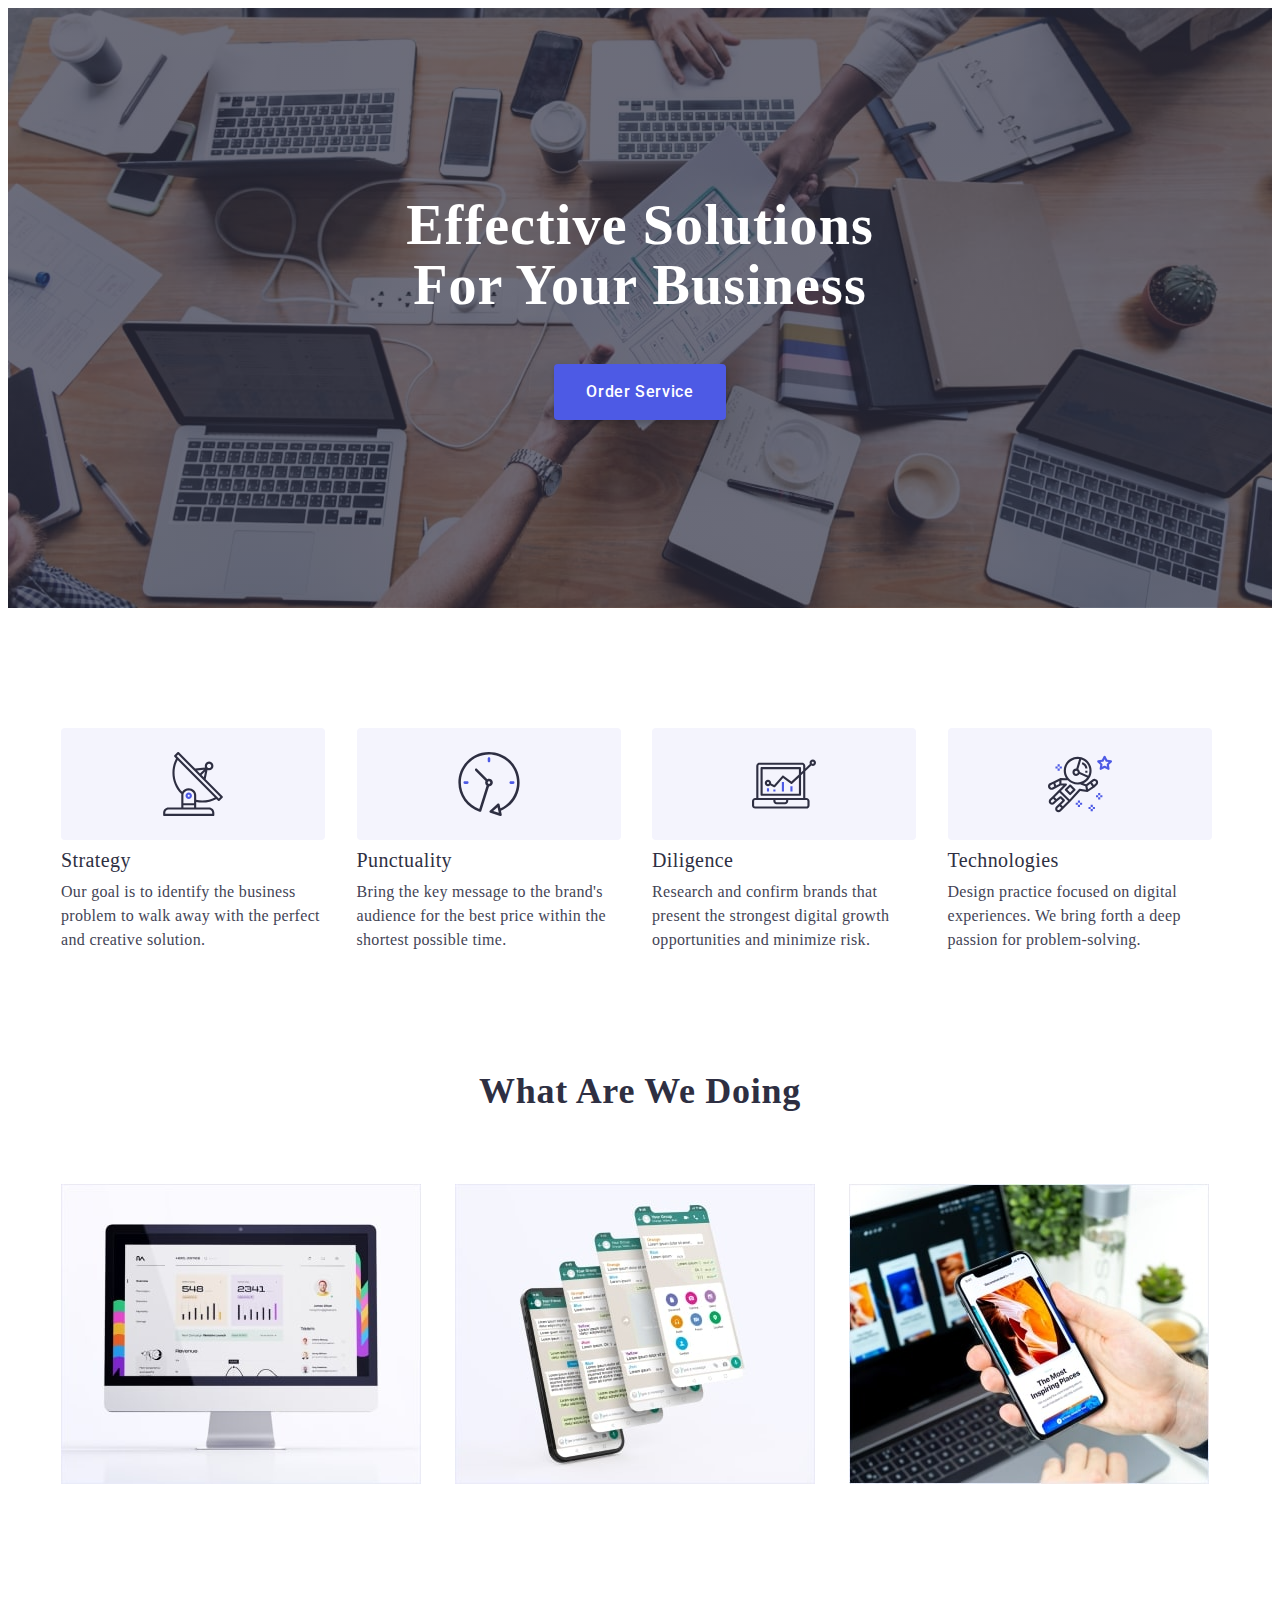
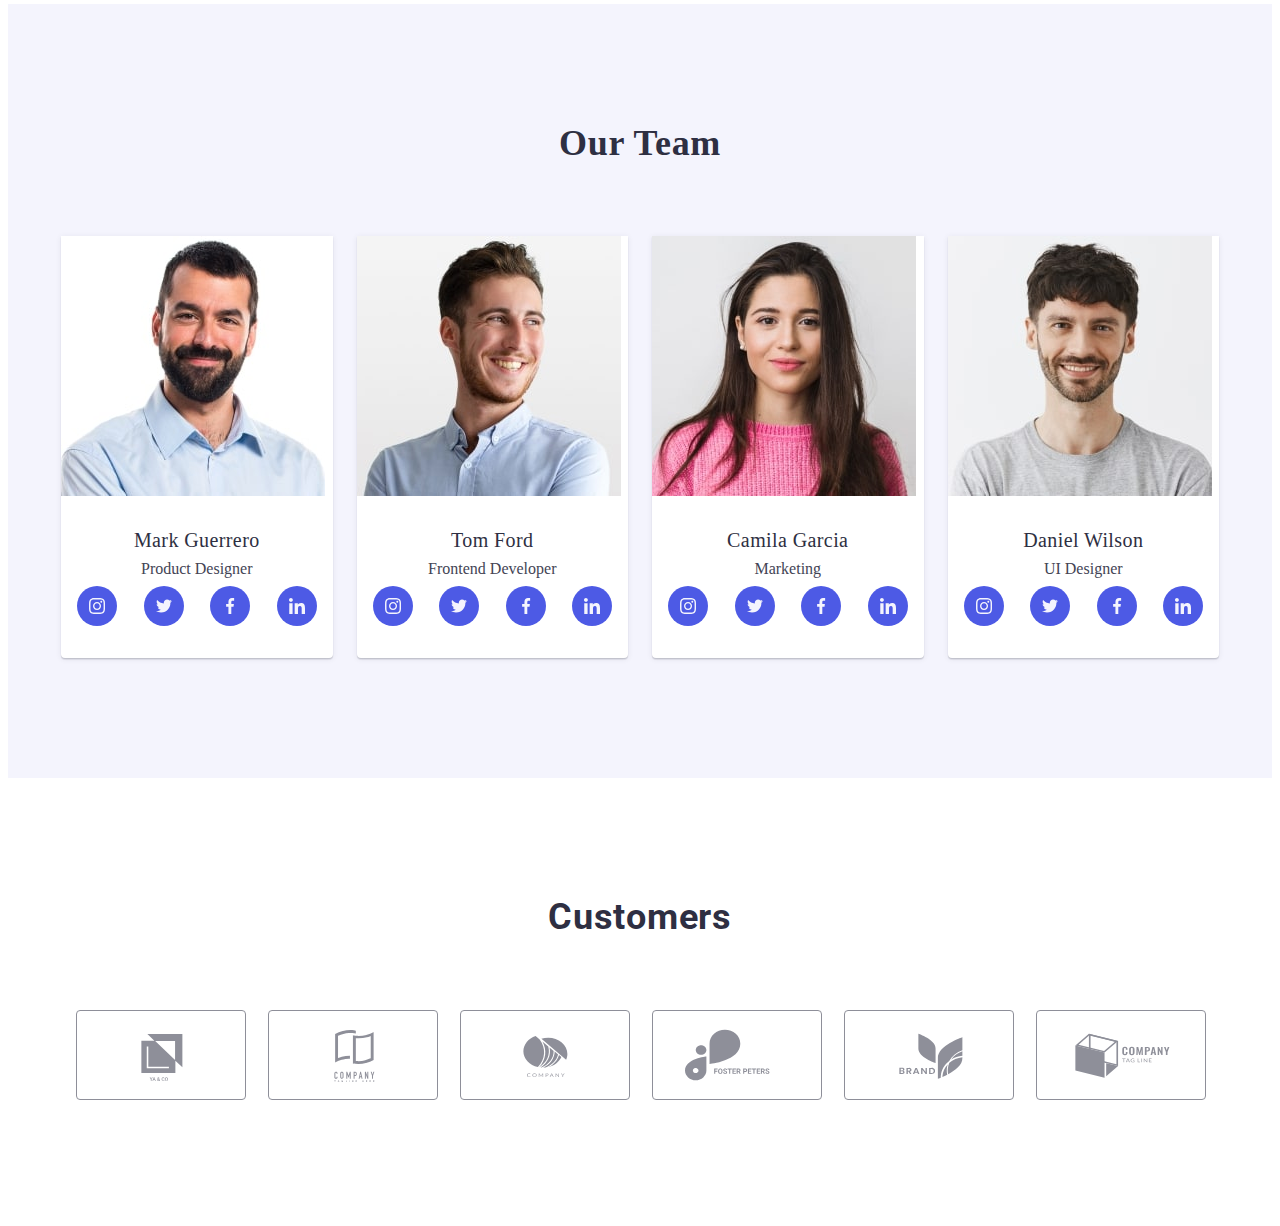
==== commit 617b7566: "17-08" ====
--- a/index.html
+++ b/index.html
@@ -57,17 +57,17 @@
       </div>
     </header> -->
 
-    <!-- <main class="main">
+    <main class="main">
       <section class="main-section">
         <div class="container main-section-container">
           <h1 class="main-section-heading-one">
-            Effective Solutions for Your Business
+            Effective Solutions For Your Business
           </h1>
           <button type="button" data-modal-open class="main-section-button">
             Order Service
           </button>
         </div>
-      </section> -->
+      </section>
 
       <section class="advantages">
         <div class="container">
@@ -337,7 +337,7 @@
         </div>
       </section>
 
-      <!-- <section class="client">
+      <section class="client">
         <div class="container">
           <h2 class="client-heading">Customers</h2>
 
@@ -392,7 +392,7 @@
           </ul>
         </div>
       </section>
-    </main> -->
+    </main>
 <!-- 
     <footer class="footer">
       <div class="container footer-container">
--- a/css/styles.css
+++ b/css/styles.css
@@ -136,19 +136,21 @@
   background-repeat: no-repeat;
   background-position: center;
   background-size: cover;
-  padding-top: 188px;
-  padding-bottom: 188px;
+  padding-top: 112px;
+  padding-bottom: 112px;
 }
 .main-section-heading-one {
   color: var(--white, #fff);
   text-align: center;
-  font-size: 56px;
+  font-size: 36px;
   font-weight: 700;
-  line-height: 1.07;
+  line-height: 1.11;
   letter-spacing: 0.02em;
   margin: 0 auto;
-  margin-bottom: 48px;
-  max-width: 496px;
+  margin-bottom: 72px;
+  width: 320px;
+  padding-left: 30px;
+  padding-right: 30px;
 }
 .main-section-button {
   color: var(--white, #fff);
@@ -388,7 +390,9 @@
 }
 .team-list {
   display: flex;
-  flex-direction: column;
+  flex-wrap: wrap;
+  align-items: center;
+  justify-content: center;
   gap: 72px;
   padding-left: 67px;
   padding-right: 67px;
@@ -474,8 +478,7 @@
 .team-card-icon-list {
   display: flex;
   align-items: center;
-  justify-content: center;
-  gap: 24px;
+  justify-content: space-between;
   margin-top: 8px;
   padding: 0 16px;
 }
@@ -524,12 +527,13 @@
 }
 .client-list {
   display: flex;
+  flex-wrap: wrap;
   align-items: center;
   justify-content: center;
-  gap: 24px;
+  gap: 72px 16px;
 }
 .client-item {
-  width: 168px;
+  width: calc((100% - 16px) / 2);
   height: 88px;
 }
 .client-icon {
@@ -984,9 +988,28 @@
   .team-list {
     flex-direction: row;
     gap: 64px 24px;
+    padding-left: 93px;
+    padding-right: 93px;
   }
   .team-item {
-    width: calc((100% - 24px) / 2);
+    width: calc((100% - 48px) / 2);
+  }
+  .client-item {
+    max-width: 168px;
+    height: 88px;
+  }
+  .client-list {
+    padding-left: 85px;
+    padding-right: 85px;
+    gap: 72px 24px;
+  }
+  .main-section-heading-one {
+    margin-bottom: 36px;
+    font-size: 56px;
+    font-weight: 700;
+    line-height: 1.07;
+    width: 496px;
+    padding: 0;
   }
 }
 
@@ -1024,8 +1047,23 @@
   .team-list {
     flex-direction: row;
     gap: 24px;
+    padding-left: 0;
+    padding-right: 0;
   }
   .team-item {
     width: calc((100% - 72px) / 4);
   }
-}
+  .client-list {
+    flex-wrap: nowrap;
+    gap: 24px;
+    padding-left: 0;
+    padding-right: 0;
+  }
+  .main-section {
+    padding-top: 188px;
+    padding-bottom: 188px;
+  }
+  .main-section-heading-one {
+    margin-bottom: 48px;
+  }
+}
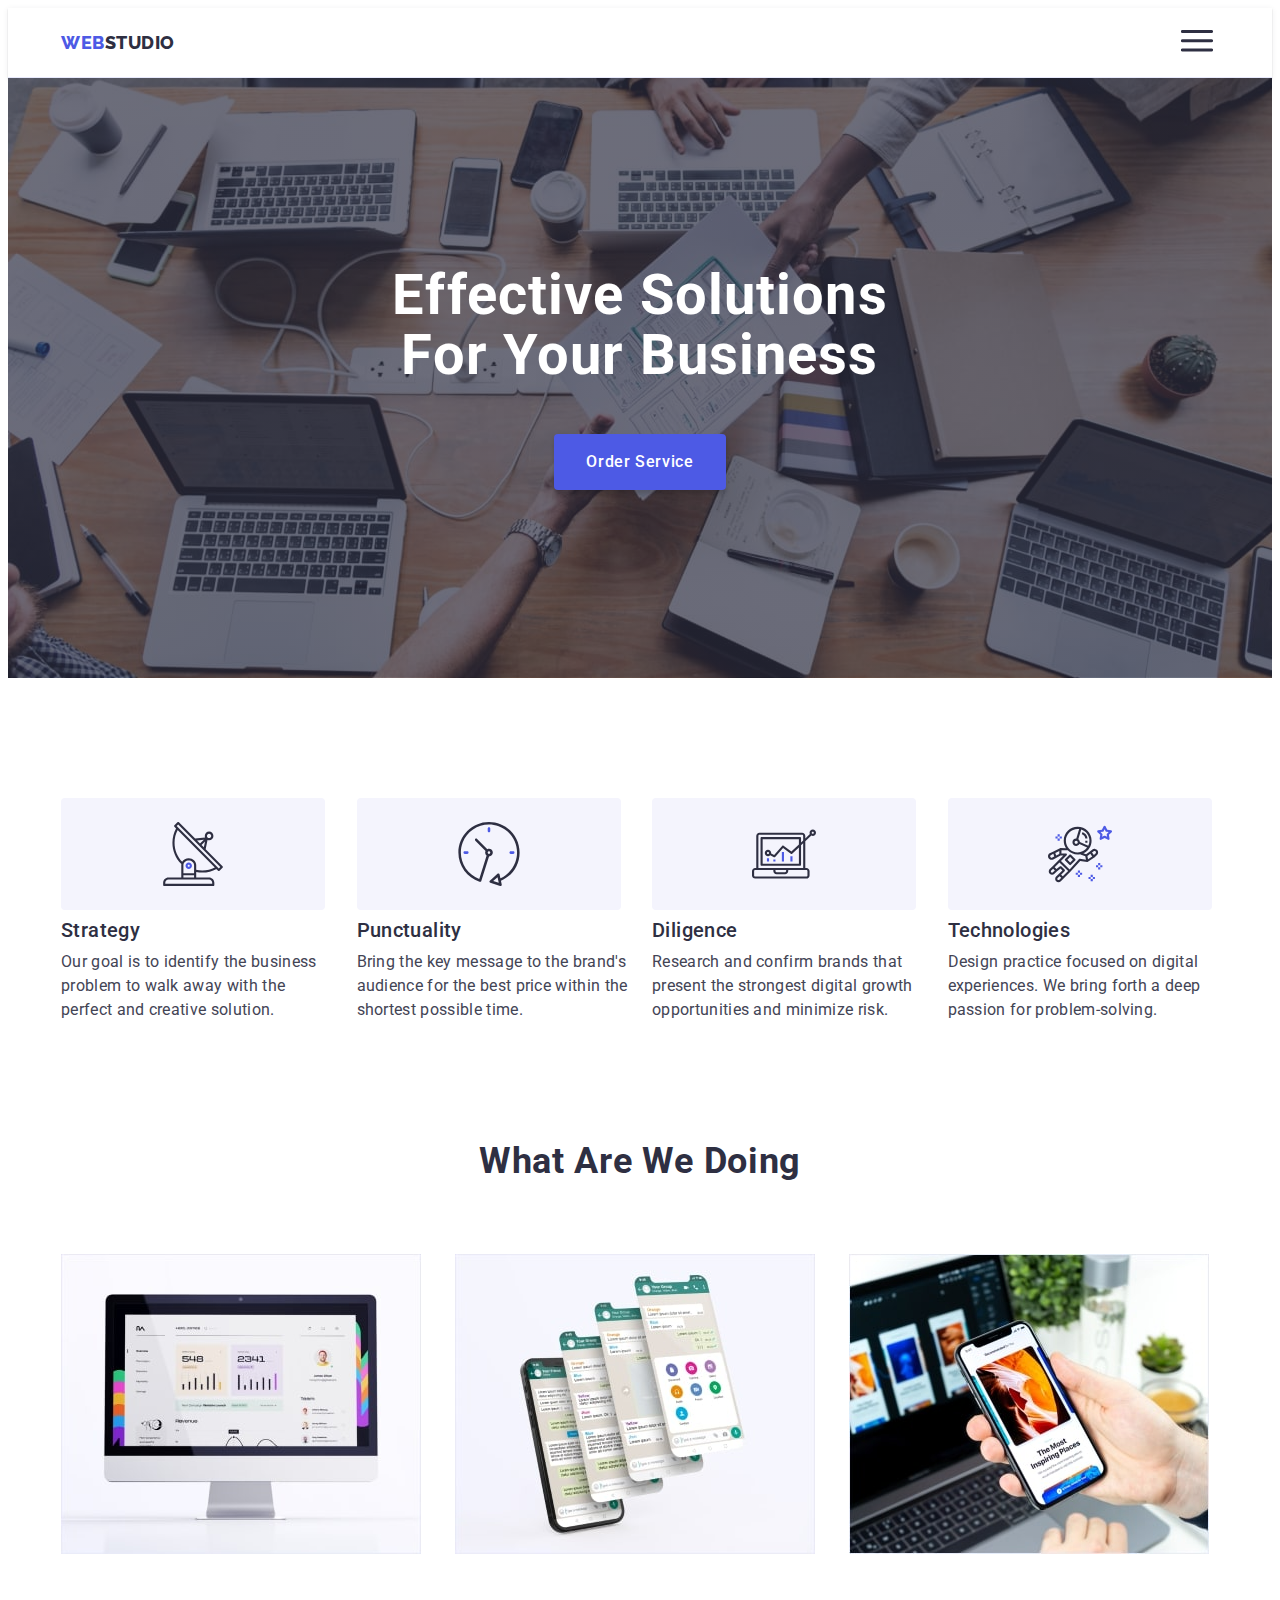
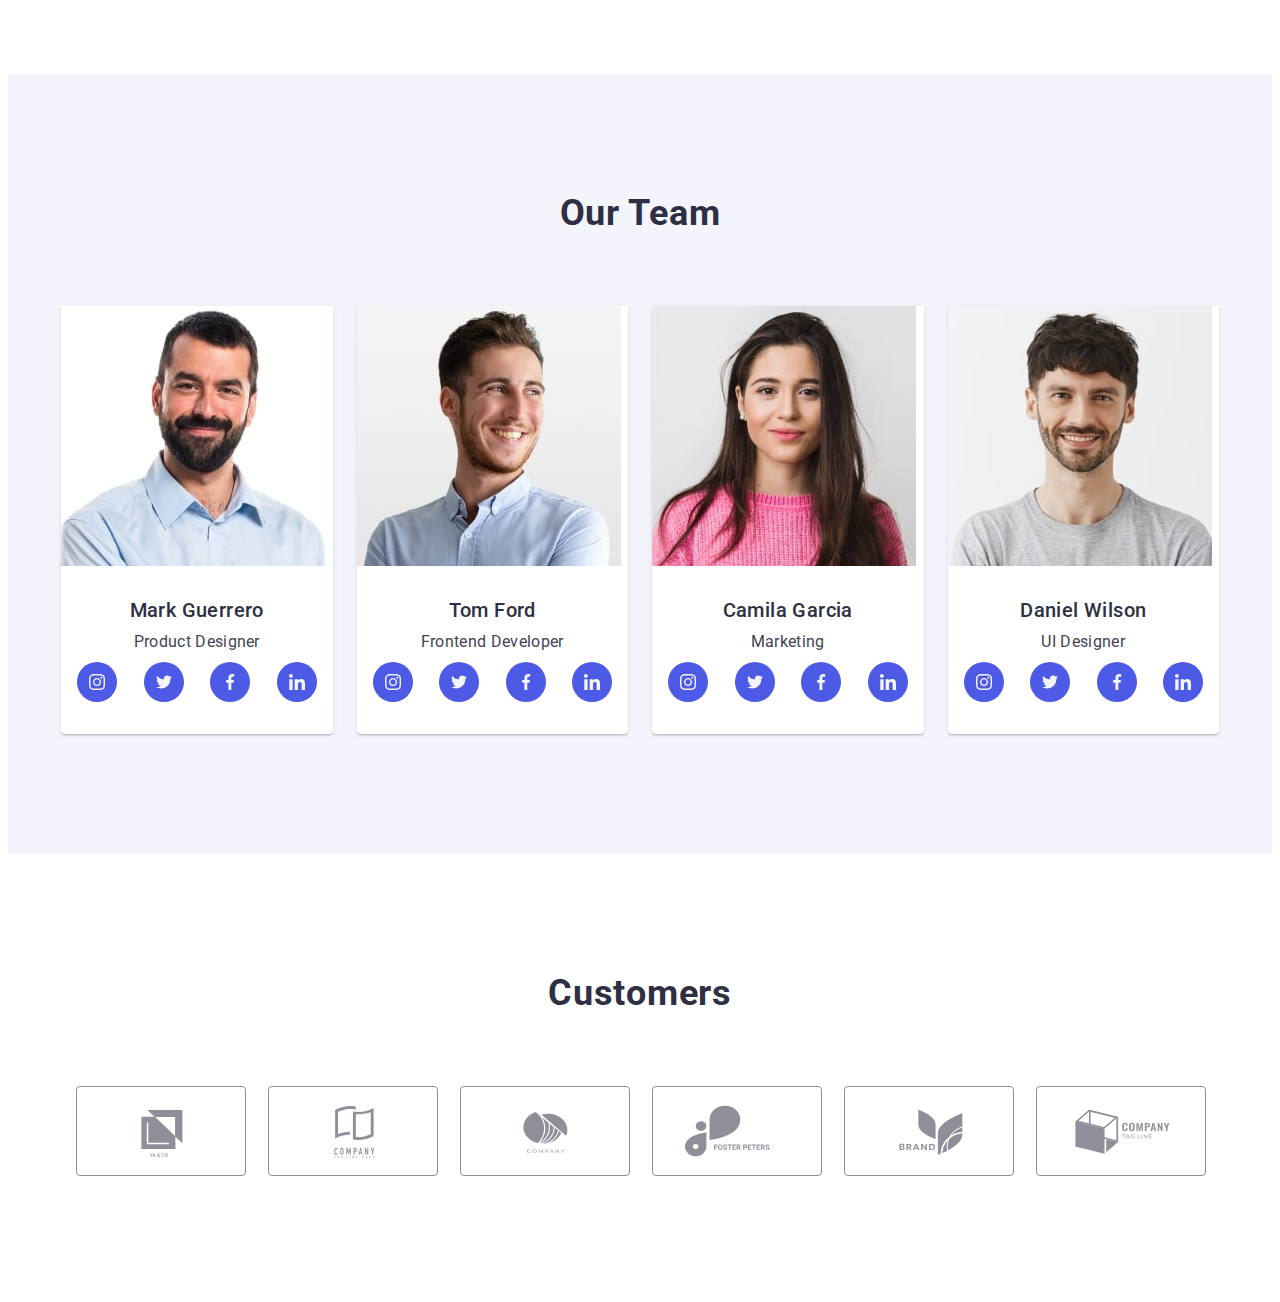
==== commit d930998f: "18-08" ====
--- a/index.html
+++ b/index.html
@@ -18,10 +18,10 @@
       href="https://fonts.googleapis.com/css2?family=Raleway:wght@800&family=Roboto:wght@400;500;700;900&display=swap"
       rel="stylesheet"
     />
-    <meta name="viewport" content="width=device-width, initial-scale=1.0">
+    <meta name="viewport" content="width=device-width, initial-scale=1.0" />
   </head>
 
-  <!-- <body class="body">
+  <body class="body">
     <header class="header">
       <div class="container header-container">
         <nav class="nav">
@@ -54,8 +54,13 @@
             </li>
           </ul>
         </address>
+        <button type="button" class="header-menu-btn">
+          <svg class="icon-menu" width="32" height="22">
+            <use href="./images/icons.svg#icon-menu"></use>
+          </svg>
+        </button>
       </div>
-    </header> -->
+    </header>
 
     <main class="main">
       <section class="main-section">
@@ -131,6 +136,7 @@
           <ul class="projects-list list">
             <li class="projects-item">
               <img
+                srcset="./images/img1.jpg 1x, ./images/img-1-2x.jpg 2x"
                 src="./images/img1.jpg"
                 width="360"
                 height="300"
@@ -139,6 +145,7 @@
             </li>
             <li class="projects-item">
               <img
+                srcset="./images/img2.jpg 1x, ./images/img-2-2x.jpg 2x"
                 src="./images/img2.jpg"
                 width="360"
                 height="300"
@@ -147,6 +154,7 @@
             </li>
             <li class="projects-item">
               <img
+                srcset="./images/img3.jpg 1x, ./images/img-3-2x.jpg 2x"
                 src="./images/img3.jpg"
                 width="360"
                 height="300"
@@ -163,6 +171,7 @@
           <ul class="team-list list">
             <li class="team-item">
               <img
+                srcset="./images/mark.jpg 1x, ./images/mark-2x.jpg 2x"
                 src="./images/mark.jpg"
                 width="264"
                 height="260"
@@ -206,6 +215,7 @@
             </li>
             <li class="team-item">
               <img
+                srcset="./images/tom.jpg 1x, ./images/tom-2x.jpg 2x"
                 src="./images/tom.jpg"
                 width="264"
                 height="260"
@@ -249,6 +259,7 @@
             </li>
             <li class="team-item">
               <img
+                srcset="./images/camila.jpg 1x, ./images/camila-2x.jpg 2x"
                 src="./images/camila.jpg"
                 width="264"
                 height="260"
@@ -292,6 +303,7 @@
             </li>
             <li class="team-item">
               <img
+                srcset="./images/daniel.jpg 1x, ./images/daniel-2x.jpg 2x"
                 src="./images/daniel.jpg"
                 width="264"
                 height="260"
@@ -393,7 +405,7 @@
         </div>
       </section>
     </main>
-<!-- 
+    <!-- 
     <footer class="footer">
       <div class="container footer-container">
         <div class="footer-left-part">
--- a/css/styles.css
+++ b/css/styles.css
@@ -109,6 +109,7 @@
 
 .address {
   font-style: normal;
+  display: none;
 }
 .address-link {
   color: #434455;
@@ -121,7 +122,15 @@
 .address-link:active {
   color: var(--ocean, #404bbf);
 }
-
+.header-menu-btn {
+  border: none;
+  margin-left: auto;
+  background: var(--white);
+}
+.icon-menu {
+  stroke: #2e2f42;
+  fill: transparent;
+}
 /*---------------------MAIN--------------------------------*/
 
 .main-section {
@@ -130,7 +139,7 @@
       rgba(46, 47, 66, 0.7),
       rgba(46, 47, 66, 0.7)
     ),
-    url(../images/people-office.jpg);
+    url(../images/people-office-mob.jpg);
   max-width: 1440px;
   margin: 0 auto;
   background-repeat: no-repeat;
@@ -138,6 +147,17 @@
   background-size: cover;
   padding-top: 112px;
   padding-bottom: 112px;
+}
+@media (min-device-pixel-ratio: 2),
+  (min-resolution: 192dpi),
+  (min-resolution: 2dppx) {
+  .main-section {
+    background-image: linear-gradient(
+        rgba(46, 47, 66, 0.7),
+        rgba(46, 47, 66, 0.7)
+      ),
+      url(../images/people-office-mob-2x.jpg);
+  }
 }
 .main-section-heading-one {
   color: var(--white, #fff);
@@ -335,6 +355,7 @@
 .nav-list {
   display: flex;
   gap: 40px;
+  display: none;
 }
 
 .address-list {
@@ -1011,6 +1032,24 @@
     width: 496px;
     padding: 0;
   }
+  .main-section {
+    background-image: linear-gradient(
+        rgba(46, 47, 66, 0.7),
+        rgba(46, 47, 66, 0.7)
+      ),
+      url(../images/people-office-tab.jpg);
+  }
+  @media (min-device-pixel-ratio: 2),
+    (min-resolution: 192dpi),
+    (min-resolution: 2dppx) {
+    .main-section {
+      background-image: linear-gradient(
+          rgba(46, 47, 66, 0.7),
+          rgba(46, 47, 66, 0.7)
+        ),
+        url(../images/people-office-tab-2x.jpg);
+    }
+  }
 }
 
 @media screen and (min-width: 1166px) {
@@ -1066,4 +1105,22 @@
   .main-section-heading-one {
     margin-bottom: 48px;
   }
-}
+  .main-section {
+    background-image: linear-gradient(
+        rgba(46, 47, 66, 0.7),
+        rgba(46, 47, 66, 0.7)
+      ),
+      url(../images/people-office-desk.jpg);
+  }
+  @media (min-device-pixel-ratio: 2),
+    (min-resolution: 192dpi),
+    (min-resolution: 2dppx) {
+    .main-section {
+      background-image: linear-gradient(
+          rgba(46, 47, 66, 0.7),
+          rgba(46, 47, 66, 0.7)
+        ),
+        url(../images/people-office-desk-2x.jpg);
+    }
+  }
+}
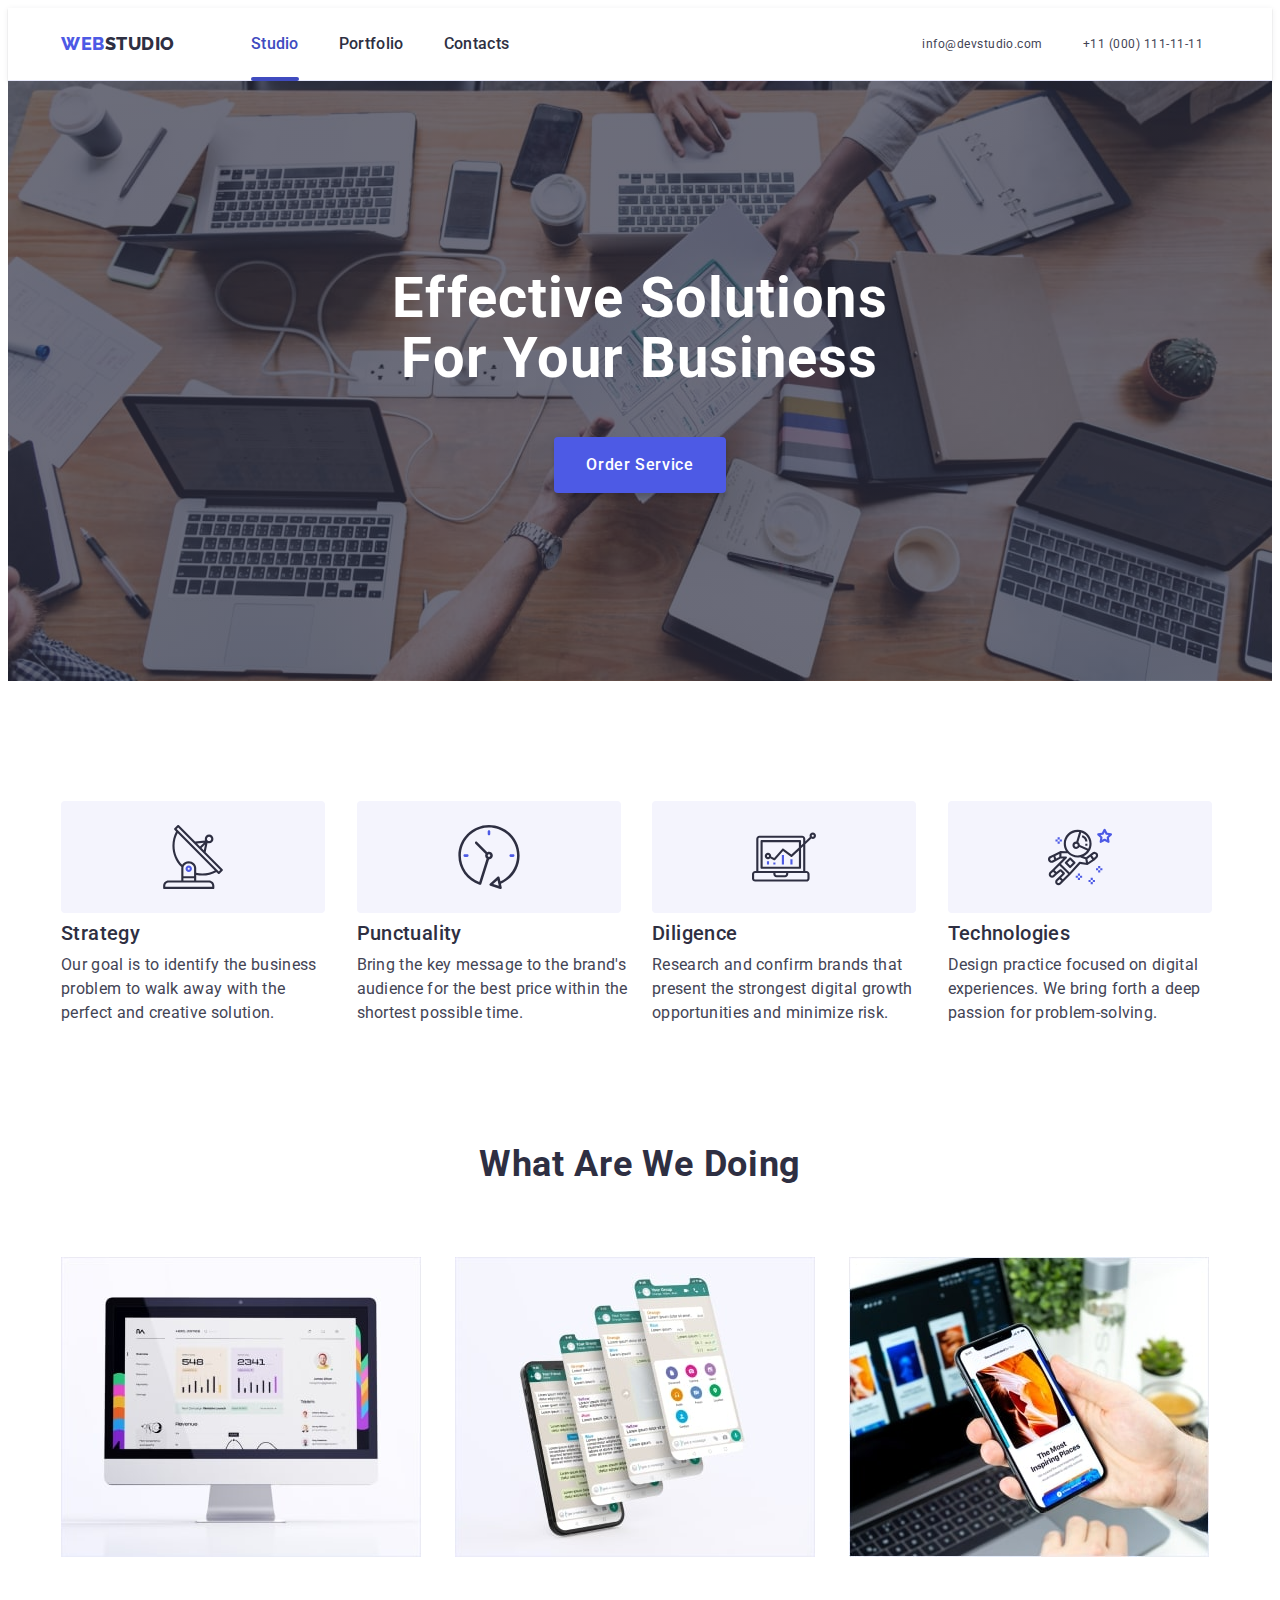
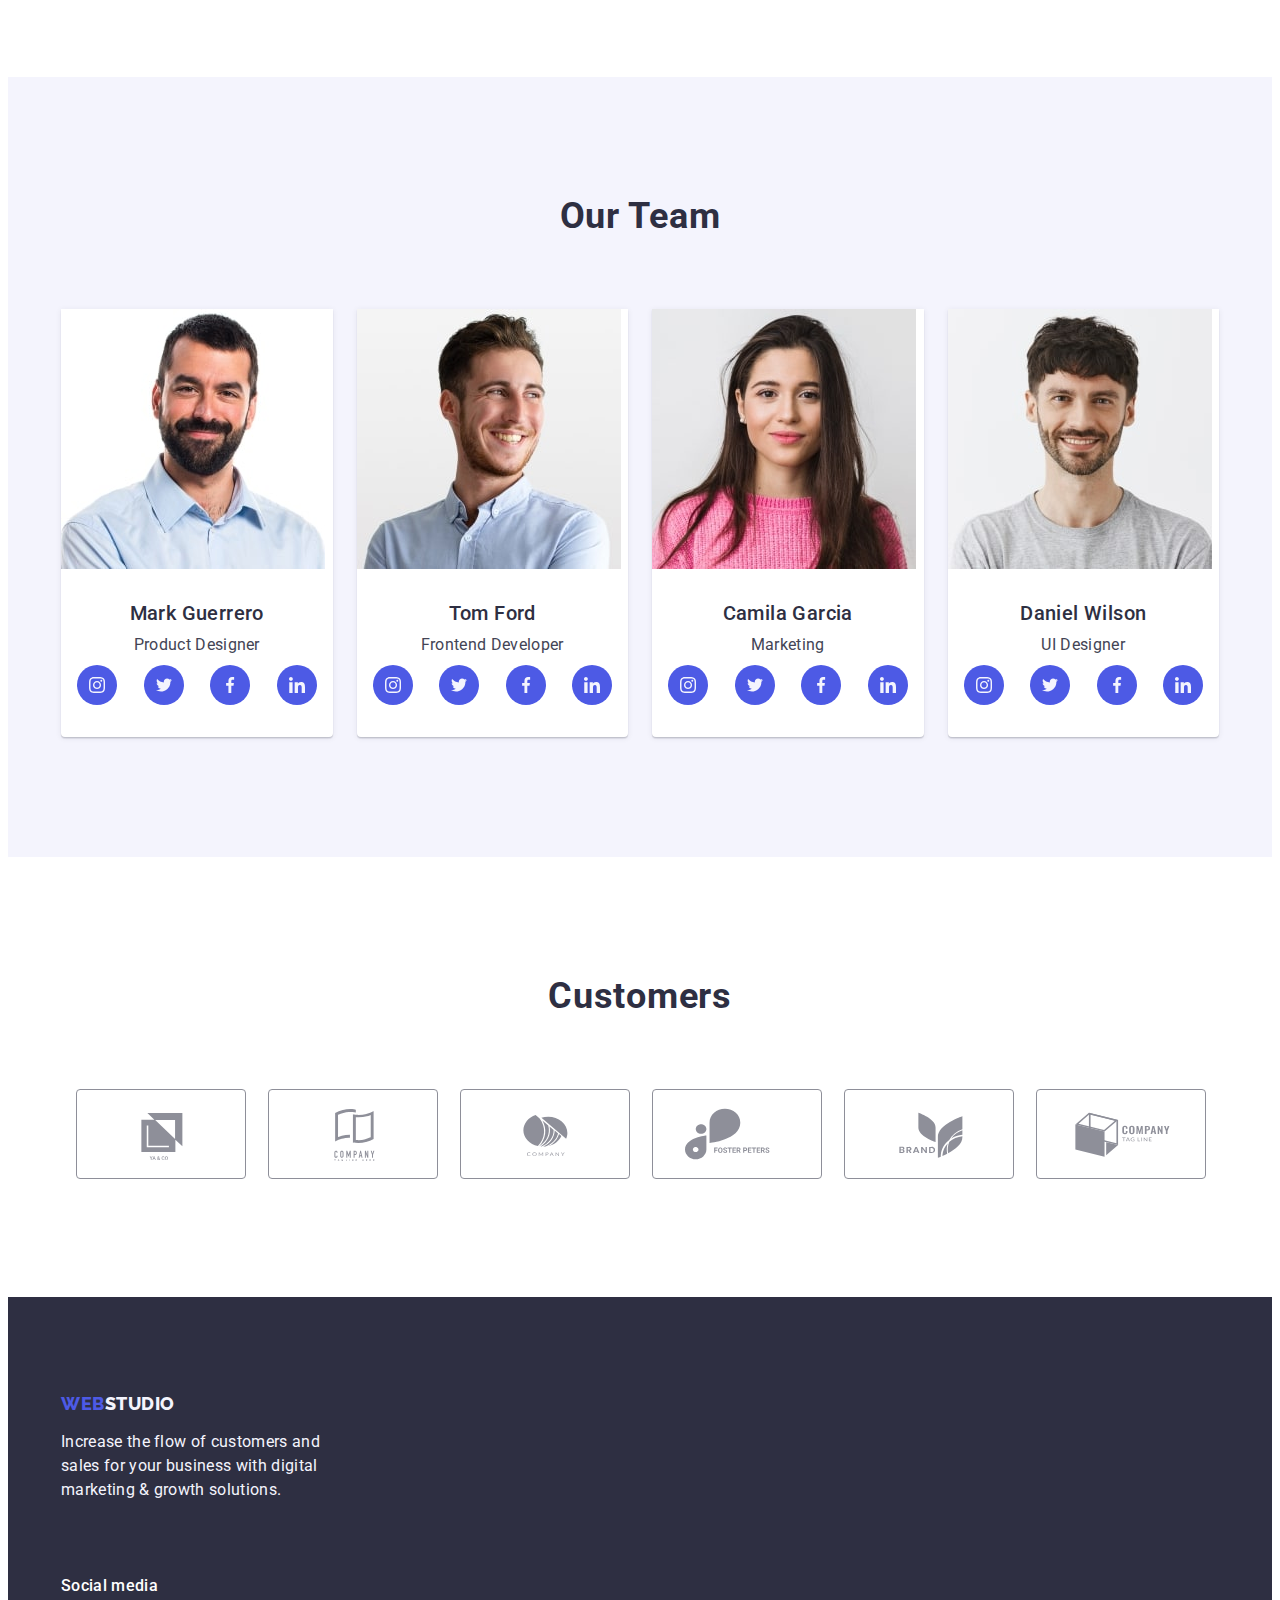
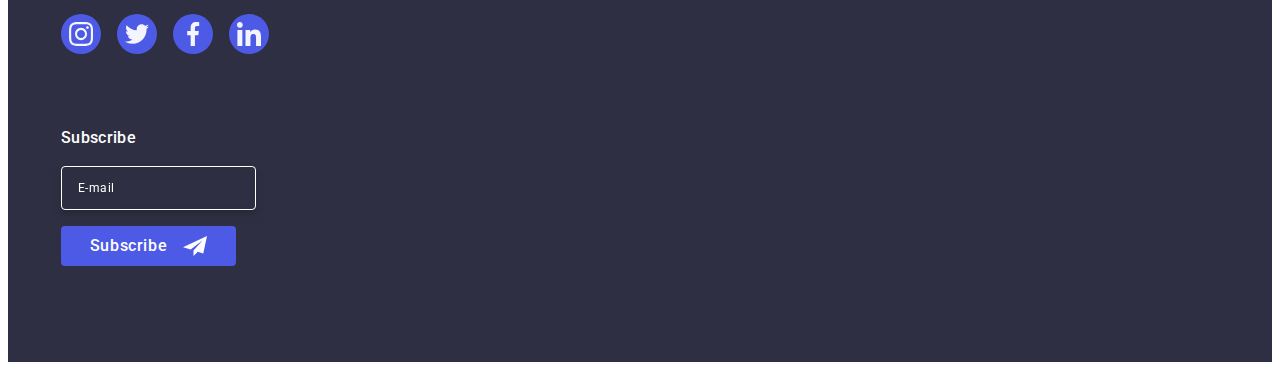
==== commit f86e2ab7: "withaut-footer" ====
--- a/index.html
+++ b/index.html
@@ -54,11 +54,79 @@
             </li>
           </ul>
         </address>
-        <button type="button" class="header-menu-btn">
+        <button type="button" class="header-menu-btn" data-menu-open>
           <svg class="icon-menu" width="32" height="22">
             <use href="./images/icons.svg#icon-menu"></use>
           </svg>
         </button>
+      </div>
+      <div class="mob-menu is-hidden" data-menu>
+        <div class="mob-menu-top">
+          <button type="button" class="menu-close-btn" data-menu-close>
+            <svg class="menu-button-icon" width="8" height="8">
+              <use href="./images/icons.svg#icon-close"></use>
+            </svg>
+          </button>
+          <ul class="mob-menu-nav-list list">
+            <li class="mob-menu-nav-item">
+              <a href="./index.html" class="mob-menu-nav-link link current-menu"
+                >Studio</a
+              >
+            </li>
+            <li class="mob-menu-nav-item">
+              <a href="./portfolio.html" class="mob-menu-nav-link link"
+                >Portfolio</a
+              >
+            </li>
+            <li class="mob-menu-nav-item">
+              <a href="" class="mob-menu-nav-link link">Contacts</a>
+            </li>
+          </ul>
+        </div>
+        <div>
+          <ul class="mob-menu-contact">
+            <li>
+              <a href="tel:+110001111111" class="mob-menu-tel link"
+                >+11 (000) 111-11-11</a
+              >
+            </li>
+            <li>
+              <a href="mailto:info@devstudio.com" class="mob-menu-mail link"
+                >info@devstudio.com</a
+              >
+            </li>
+          </ul>
+          <ul class="footer-sm-list menu-sm">
+            <li class="footer-sm-item">
+              <a href="" class="footer-sm-link">
+                <svg class="footer-sm-icon" width="24" height="24">
+                  <use href="./images/icons.svg#icon-instagram"></use>
+                </svg>
+              </a>
+            </li>
+            <li class="footer-sm-item">
+              <a href="" class="footer-sm-link">
+                <svg class="footer-sm-icon" width="24" height="24">
+                  <use href="./images/icons.svg#icon-twitter"></use>
+                </svg>
+              </a>
+            </li>
+            <li class="footer-sm-item">
+              <a href="" class="footer-sm-link">
+                <svg class="footer-sm-icon" width="24" height="24">
+                  <use href="./images/icons.svg#icon-facebook"></use>
+                </svg>
+              </a>
+            </li>
+            <li class="footer-sm-item">
+              <a href="" class="footer-sm-link">
+                <svg class="footer-sm-icon" width="24" height="24">
+                  <use href="./images/icons.svg#icon-linkedin"></use>
+                </svg>
+              </a>
+            </li>
+          </ul>
+        </div>
       </div>
     </header>
 
@@ -405,51 +473,53 @@
         </div>
       </section>
     </main>
-    <!-- 
+
     <footer class="footer">
       <div class="container footer-container">
-        <div class="footer-left-part">
-          <a href="./index.html" class="logo-footer link">
-            Web<span class="logo-footer-highlight">Studio</span>
-          </a>
-
-          <p class="footer-text">
-            Increase the flow of customers and sales for your business with
-            digital marketing & growth solutions.
-          </p>
-        </div>
-        <div class="footer-sm">
-          <p class="footer-sm-text">Social media</p>
-          <ul class="footer-sm-list">
-            <li class="footer-sm-item">
-              <a href="" class="footer-sm-link">
-                <svg class="footer-sm-icon" width="24" height="24">
-                  <use href="./images/icons.svg#icon-instagram"></use>
-                </svg>
-              </a>
-            </li>
-            <li class="footer-sm-item">
-              <a href="" class="footer-sm-link">
-                <svg class="footer-sm-icon" width="24" height="24">
-                  <use href="./images/icons.svg#icon-twitter"></use>
-                </svg>
-              </a>
-            </li>
-            <li class="footer-sm-item">
-              <a href="" class="footer-sm-link">
-                <svg class="footer-sm-icon" width="24" height="24">
-                  <use href="./images/icons.svg#icon-facebook"></use>
-                </svg>
-              </a>
-            </li>
-            <li class="footer-sm-item">
-              <a href="" class="footer-sm-link">
-                <svg class="footer-sm-icon" width="24" height="24">
-                  <use href="./images/icons.svg#icon-linkedin"></use>
-                </svg>
-              </a>
-            </li>
-          </ul>
+        <div>
+          <div class="footer-left-part">
+            <a href="./index.html" class="logo-footer link">
+              Web<span class="logo-footer-highlight">Studio</span>
+            </a>
+
+            <p class="footer-text">
+              Increase the flow of customers and sales for your business with
+              digital marketing & growth solutions.
+            </p>
+          </div>
+          <div class="footer-sm">
+            <p class="footer-sm-text">Social media</p>
+            <ul class="footer-sm-list">
+              <li class="footer-sm-item">
+                <a href="" class="footer-sm-link">
+                  <svg class="footer-sm-icon" width="24" height="24">
+                    <use href="./images/icons.svg#icon-instagram"></use>
+                  </svg>
+                </a>
+              </li>
+              <li class="footer-sm-item">
+                <a href="" class="footer-sm-link">
+                  <svg class="footer-sm-icon" width="24" height="24">
+                    <use href="./images/icons.svg#icon-twitter"></use>
+                  </svg>
+                </a>
+              </li>
+              <li class="footer-sm-item">
+                <a href="" class="footer-sm-link">
+                  <svg class="footer-sm-icon" width="24" height="24">
+                    <use href="./images/icons.svg#icon-facebook"></use>
+                  </svg>
+                </a>
+              </li>
+              <li class="footer-sm-item">
+                <a href="" class="footer-sm-link">
+                  <svg class="footer-sm-icon" width="24" height="24">
+                    <use href="./images/icons.svg#icon-linkedin"></use>
+                  </svg>
+                </a>
+              </li>
+            </ul>
+          </div>
         </div>
         <div class="subscribe">
           <p class="form-hidden">Subscribe</p>
@@ -472,7 +542,7 @@
           </form>
         </div>
       </div>
-    </footer> -->
+    </footer>
     <div class="backdrop is-hidden" data-modal>
       <div class="modal">
         <button type="button" data-modal-close class="modal-close-btn">
@@ -563,5 +633,6 @@
       </div>
     </div>
     <script src="./js/modal.js"></script>
+    <script src="./js/menu.js"></script>
   </body>
 </html>
--- a/css/styles.css
+++ b/css/styles.css
@@ -437,7 +437,12 @@
     0px 1px 6px 0px rgba(46, 47, 66, 0.08);
 }
 .footer {
-  padding: 100px 0;
+  padding: 96px 0;
+}
+.footer-container {
+  display: flex;
+  flex-direction: column;
+  gap: 72px;
 }
 .logo-footer {
   display: block;
@@ -446,7 +451,7 @@
 }
 .footer-text {
   display: block;
-  width: 264px;
+  max-width: 264px;
 }
 
 /*-----------------------Block-model-portfolio------------------------*/
@@ -594,7 +599,7 @@
   align-items: baseline;
 }
 .footer-left-part {
-  margin-right: 120px;
+  margin-bottom: 72px;
 }
 .footer-sm-list {
   display: flex;
@@ -950,7 +955,8 @@
 }
 
 .footer-input {
-  width: 264px;
+  width: 100%;
+  max-width: 264px;
   height: 40px;
   border-radius: 4px;
   border: 1px solid var(--white, #fff);
@@ -977,7 +983,8 @@
 }
 .footer-form {
   display: flex;
-  gap: 24px;
+  flex-direction: column;
+  gap: 16px;
 }
 .footer-input::placeholder {
   color: #ffffff;
@@ -1050,6 +1057,28 @@
         url(../images/people-office-tab-2x.jpg);
     }
   }
+  .address {
+    display: flex;
+  }
+  .nav-list {
+    display: flex;
+  }
+  .header-menu-btn {
+    display: none;
+  }
+  .address-list {
+    flex-direction: column;
+    gap: 12px;
+    padding: 16px 16px 16px 0;
+  }
+  .address-link {
+    padding: 0;
+    color: #434455;
+    font-family: Roboto;
+    font-size: 12px;
+    line-height: 1.17; /* 116.667% */
+    letter-spacing: 0.04em;
+  }
 }
 
 @media screen and (min-width: 1166px) {
@@ -1123,4 +1152,109 @@
         url(../images/people-office-desk-2x.jpg);
     }
   }
-}
+  .address-list {
+    flex-direction: row;
+    align-items: center;
+    gap: 40px;
+    right: auto;
+  }
+}
+.mob-menu {
+  position: fixed;
+  top: 0;
+  z-index: 20;
+  width: 100vw;
+  height: 100vh;
+  background: var(--white, #fff);
+  box-shadow: 0px 1px 6px 0px rgba(46, 47, 66, 0.08),
+    0px 1px 1px 0px rgba(46, 47, 66, 0.16),
+    0px 2px 1px 0px rgba(46, 47, 66, 0.08);
+  padding: 24px 24px 40px 40px;
+  display: flex;
+  flex-direction: column;
+  justify-content: space-between;
+  overflow: auto;
+}
+.mob-menu-top {
+  margin-bottom: 50px;
+}
+.mob-menu-nav-list {
+  display: flex;
+  flex-direction: column;
+  gap: 40px;
+  margin-top: 32px;
+}
+.mob-menu-nav-link {
+  color: #2e2f42;
+  font-family: Roboto;
+  font-size: 36px;
+  font-weight: 700;
+  line-height: 1.11; /* 111.111% */
+  letter-spacing: 0.02em;
+  text-transform: capitalize;
+}
+.current-menu {
+  color: #404bbf;
+}
+.mob-menu-contact {
+  display: flex;
+  flex-direction: column;
+  gap: 40px;
+}
+.mob-menu-tel {
+  color: #4d5ae5;
+  font-family: Roboto;
+  font-size: 36px;
+  font-weight: 700;
+  line-height: 1.11; /* 111.111% */
+  letter-spacing: 0.02em;
+  text-transform: capitalize;
+}
+.mob-menu-mail {
+  color: #434455;
+  font-family: Roboto;
+  font-size: 20px;
+  font-weight: 500;
+  line-height: 1.2; /* 120% */
+  letter-spacing: 0.02em;
+}
+.menu-sm {
+  justify-content: space-between;
+  margin-top: 48px;
+  padding-right: 60px;
+}
+
+.menu-close-btn {
+  position: absolute;
+  top: 24px;
+  right: 24px;
+  width: 24px;
+  height: 24px;
+  display: flex;
+  align-items: center;
+  justify-content: center;
+  background-color: #e7e9fc;
+  border: 1px solid rgba(0, 0, 0, 0.1);
+  border-radius: 50%;
+  padding: 0;
+  cursor: pointer;
+  fill: #e7e9fc;
+  stroke-width: 1px;
+  stroke: rgba(0, 0, 0, 0.1);
+  transition: background-color 250ms cubic-bezier(0.4, 0, 0.2, 1),
+    border 250ms cubic-bezier(0.4, 0, 0.2, 1);
+}
+.menu-close-btn:hover,
+.menu-close-btn:focus {
+  background-color: #404bbf;
+  border: none;
+}
+.menu-close-btn:hover .menu-button-icon,
+.menu-close-btn:focus .menu-button-icon {
+  fill: #ffffff;
+}
+
+.menu-button-icon {
+  fill: #2e2f42;
+  transition: fill 250ms cubic-bezier(0.4, 0, 0.2, 1);
+}
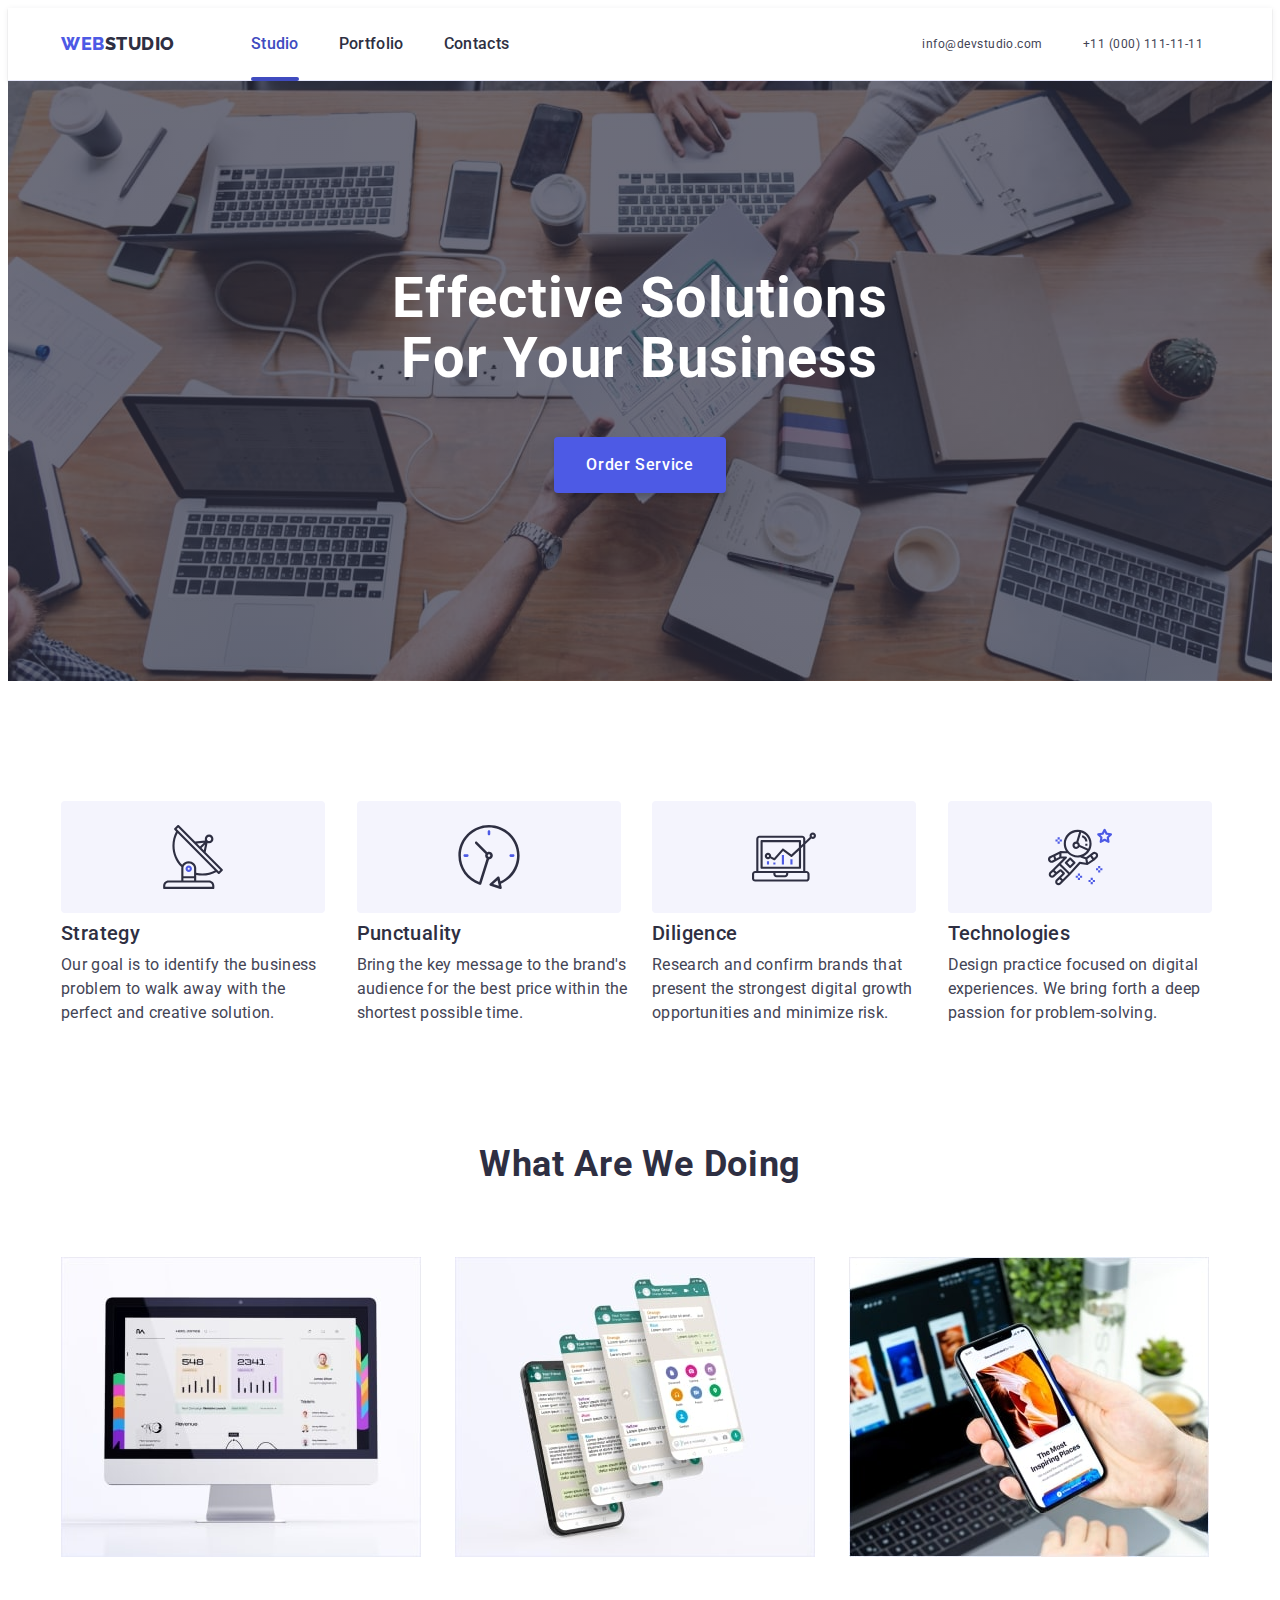
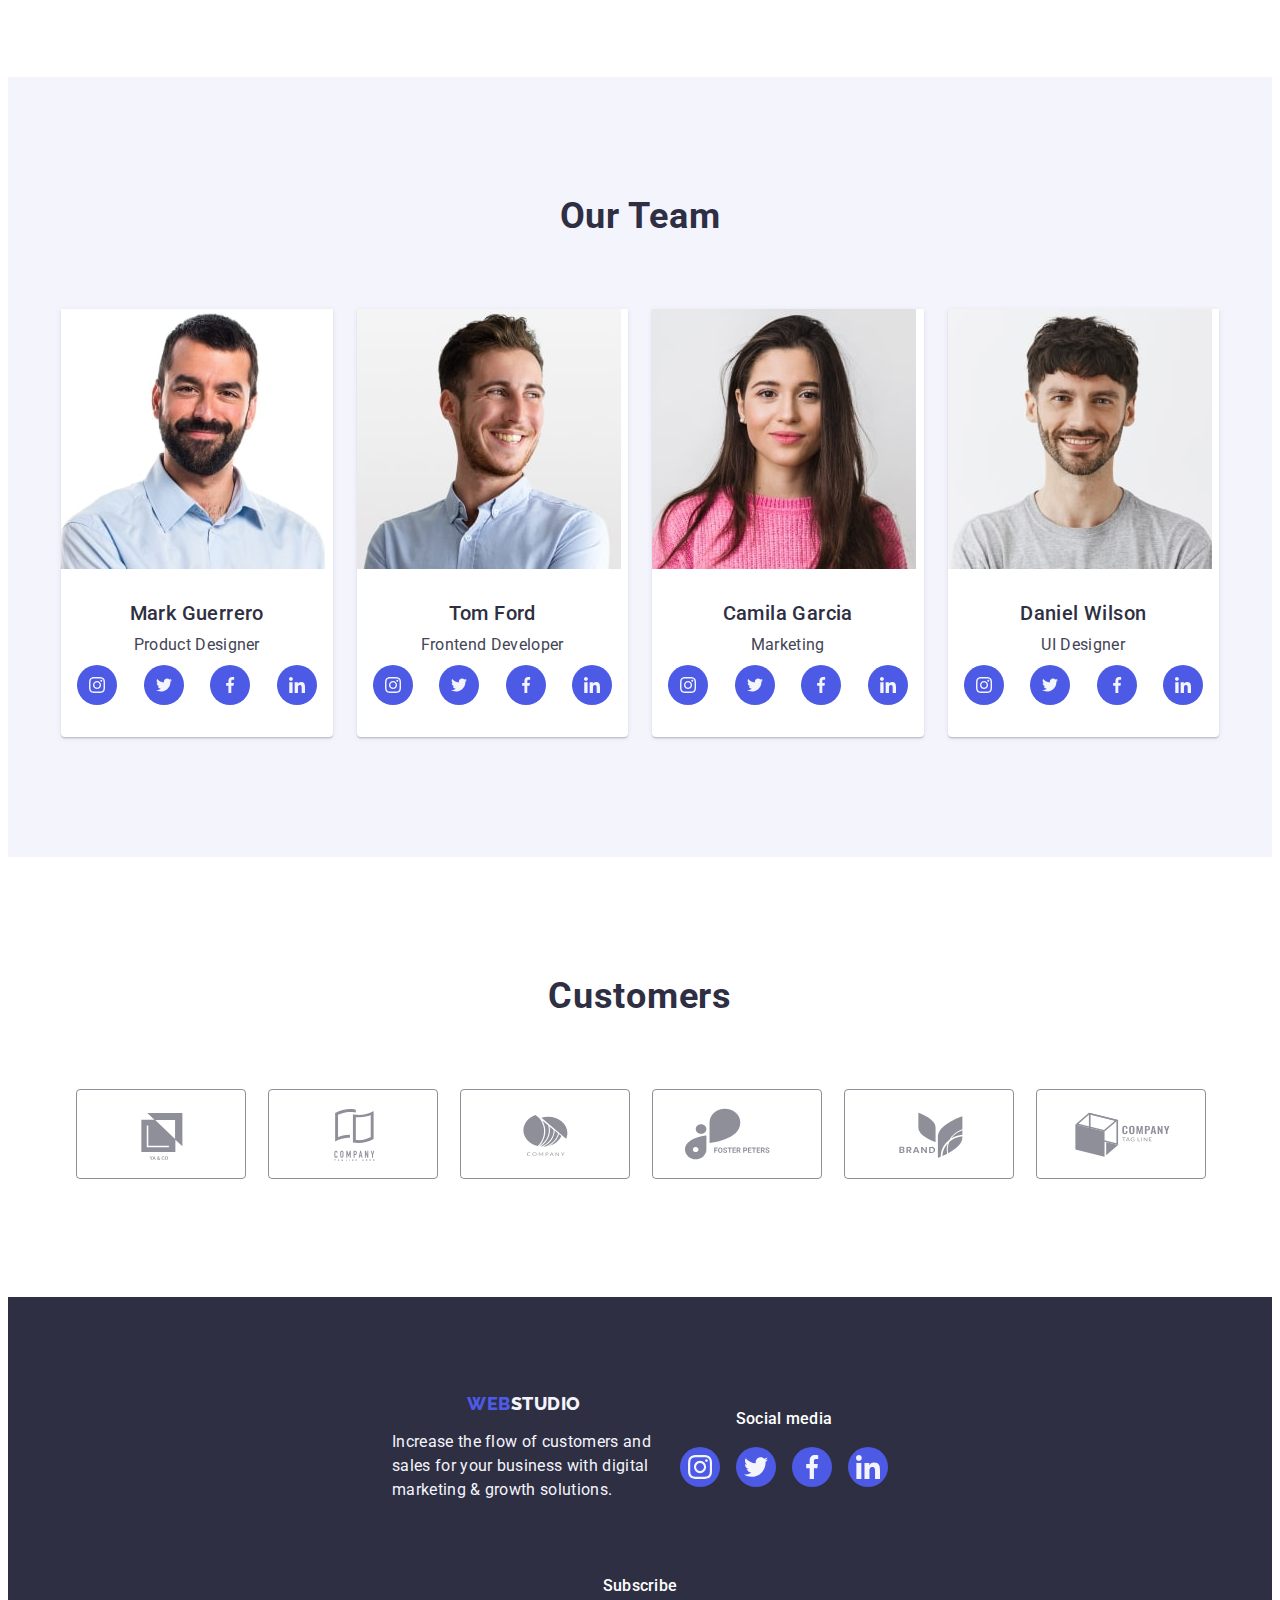
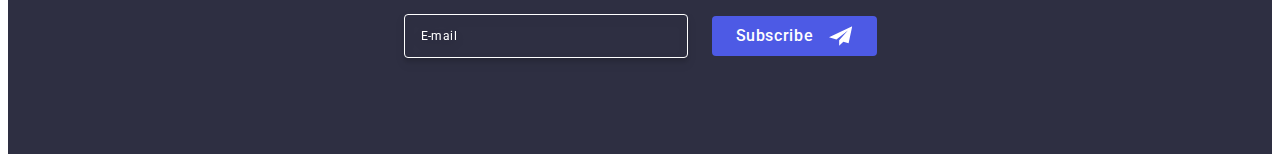
==== commit 63dd33f2: "footer-tab" ====
--- a/index.html
+++ b/index.html
@@ -476,7 +476,7 @@
 
     <footer class="footer">
       <div class="container footer-container">
-        <div>
+        <div class="footer-top-tab">
           <div class="footer-left-part">
             <a href="./index.html" class="logo-footer link">
               Web<span class="logo-footer-highlight">Studio</span>
@@ -533,12 +533,14 @@
                 placeholder="E-mail"
               />
             </label>
-            <button class="subscribe-btn" type="submit">
-              Subscribe
-              <svg class="subscribe-icon" width="24" height="24">
-                <use href="./images/icons.svg#icon-subscribe"></use>
-              </svg>
-            </button>
+            <div class="subscribe-btn-container">
+              <button class="subscribe-btn" type="submit">
+                Subscribe
+                <svg class="subscribe-icon" width="24" height="24">
+                  <use href="./images/icons.svg#icon-subscribe"></use>
+                </svg>
+              </button>
+            </div>
           </form>
         </div>
       </div>
--- a/css/styles.css
+++ b/css/styles.css
@@ -344,6 +344,7 @@
 }
 .footer-text {
   color: var(--cloud, #f4f4fd);
+  margin: 0 auto;
 }
 
 /*-----------------------Block-model header------------------------*/
@@ -439,15 +440,17 @@
 .footer {
   padding: 96px 0;
 }
-.footer-container {
+/*.footer-container {
   display: flex;
   flex-direction: column;
   gap: 72px;
-}
+}*/
 .logo-footer {
-  display: block;
   margin-bottom: 16px;
-  display: inline-block;
+  display: block;
+  align-items: center;
+  justify-content: center;
+  text-align: center;
 }
 .footer-text {
   display: block;
@@ -594,16 +597,23 @@
   border-color: #404bbf;
 }
 
-.footer-container {
+/*.footer-container {
   display: flex;
   align-items: baseline;
-}
+  justify-content: center;
+  align-items: center;
+  flex-direction: column;
+  gap: 72px;
+}*/
 .footer-left-part {
   margin-bottom: 72px;
 }
 .footer-sm-list {
   display: flex;
   gap: 16px;
+  justify-content: center;
+  align-items: center;
+  margin-bottom: 72px;
 }
 .footer-sm-text {
   color: var(--white, #fff);
@@ -942,7 +952,7 @@
   transition-property: background-color;
   transition-duration: 250ms;
   transition-timing-function: cubic-bezier(0.4, 0, 0.2, 1);
-  min-width: 165px;
+  width: 165px;
 }
 .subscribe-btn:hover,
 .subscribe-btn:focus {
@@ -956,7 +966,7 @@
 
 .footer-input {
   width: 100%;
-  max-width: 264px;
+  max-width: 398px;
   height: 40px;
   border-radius: 4px;
   border: 1px solid var(--white, #fff);
@@ -969,9 +979,6 @@
   filter: drop-shadow(0px 4px 4px rgba(0, 0, 0, 0.15));
   color: #ffffff;
 }
-.footer-sm {
-  margin-right: 80px;
-}
 .form-hidden {
   color: var(--white, #fff);
   font-family: Roboto;
@@ -1078,6 +1085,22 @@
     font-size: 12px;
     line-height: 1.17; /* 116.667% */
     letter-spacing: 0.04em;
+  }
+  .footer-form {
+    display: flex;
+    flex-direction: row;
+    gap: 24px;
+    align-items: center;
+    justify-content: center;
+  }
+  .footer-input {
+    width: 264px;
+  }
+  .footer-top-tab {
+    display: flex;
+    gap: 24px;
+    align-items: center;
+    justify-content: center;
   }
 }
 
@@ -1258,3 +1281,11 @@
   fill: #2e2f42;
   transition: fill 250ms cubic-bezier(0.4, 0, 0.2, 1);
 }
+.footer-sm,
+.subscribe {
+  text-align: center;
+}
+.subscribe-btn-container {
+  display: flex;
+  justify-content: center;
+}
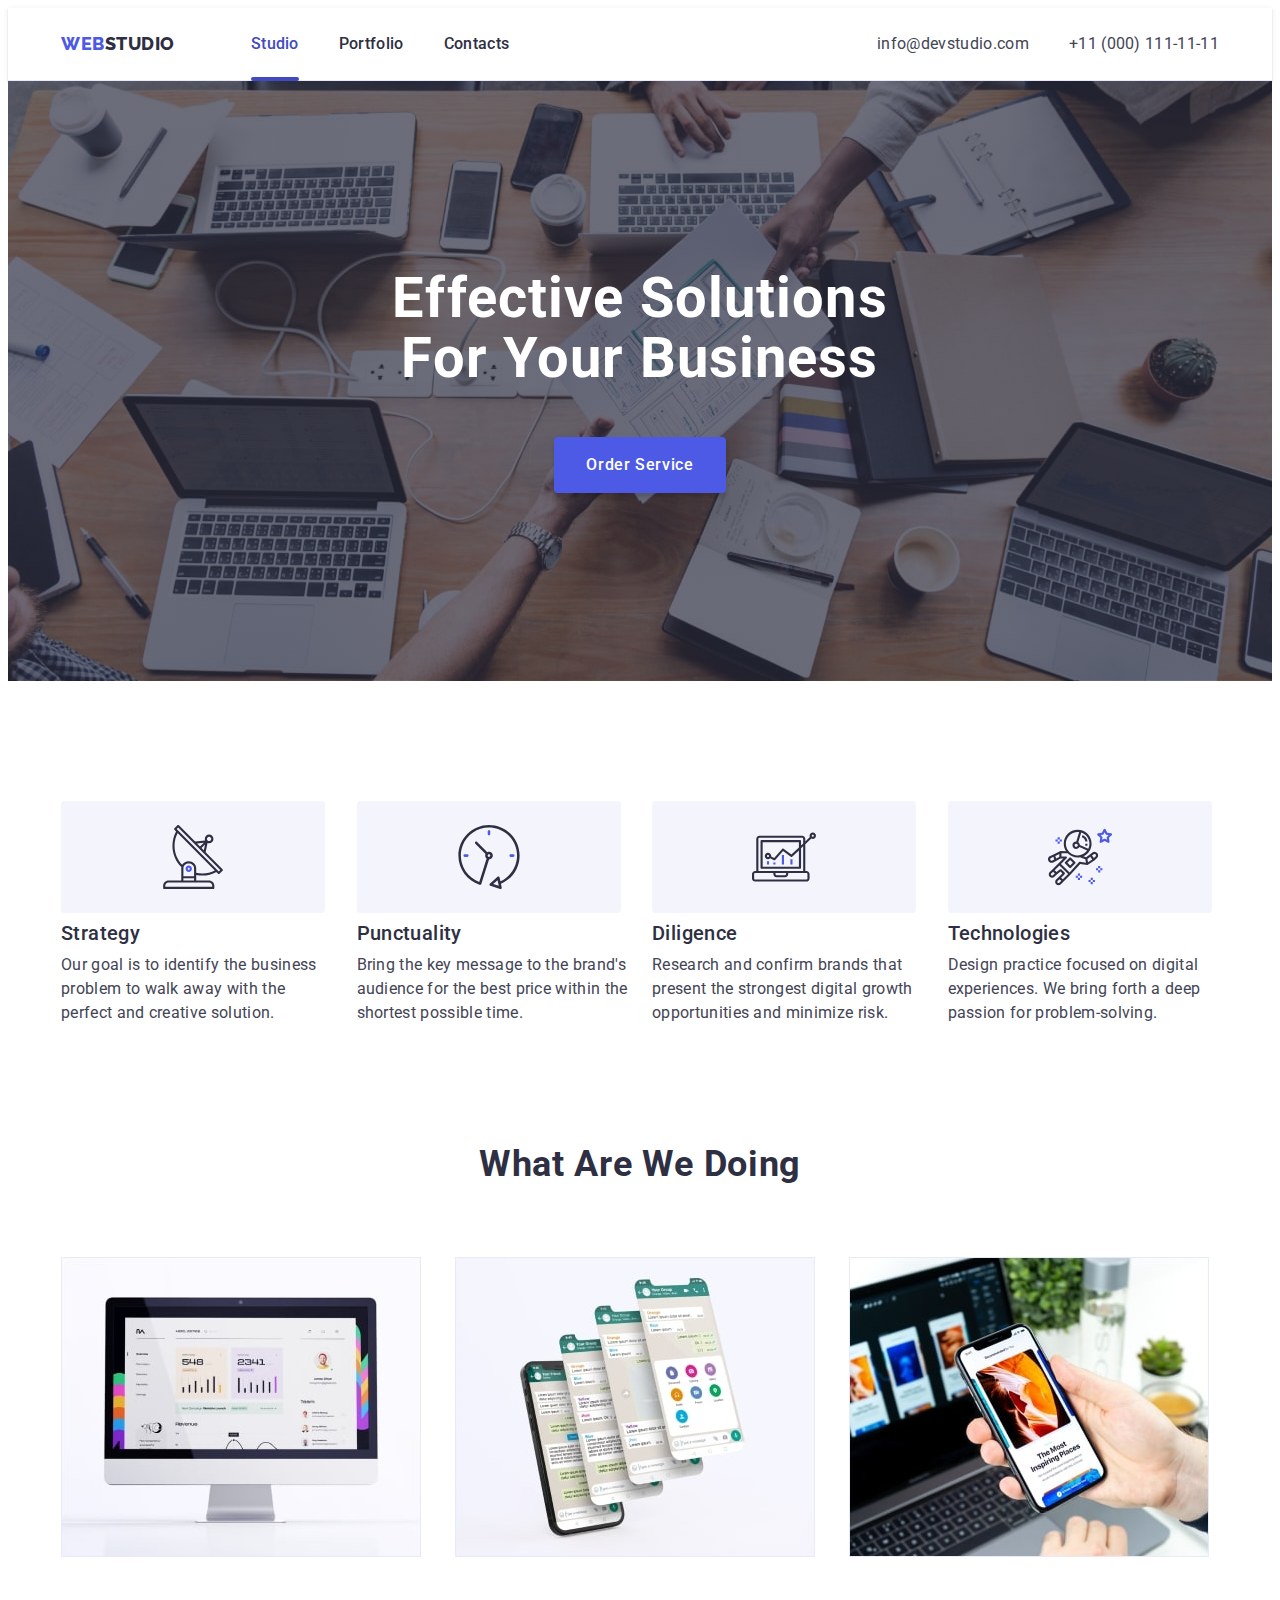
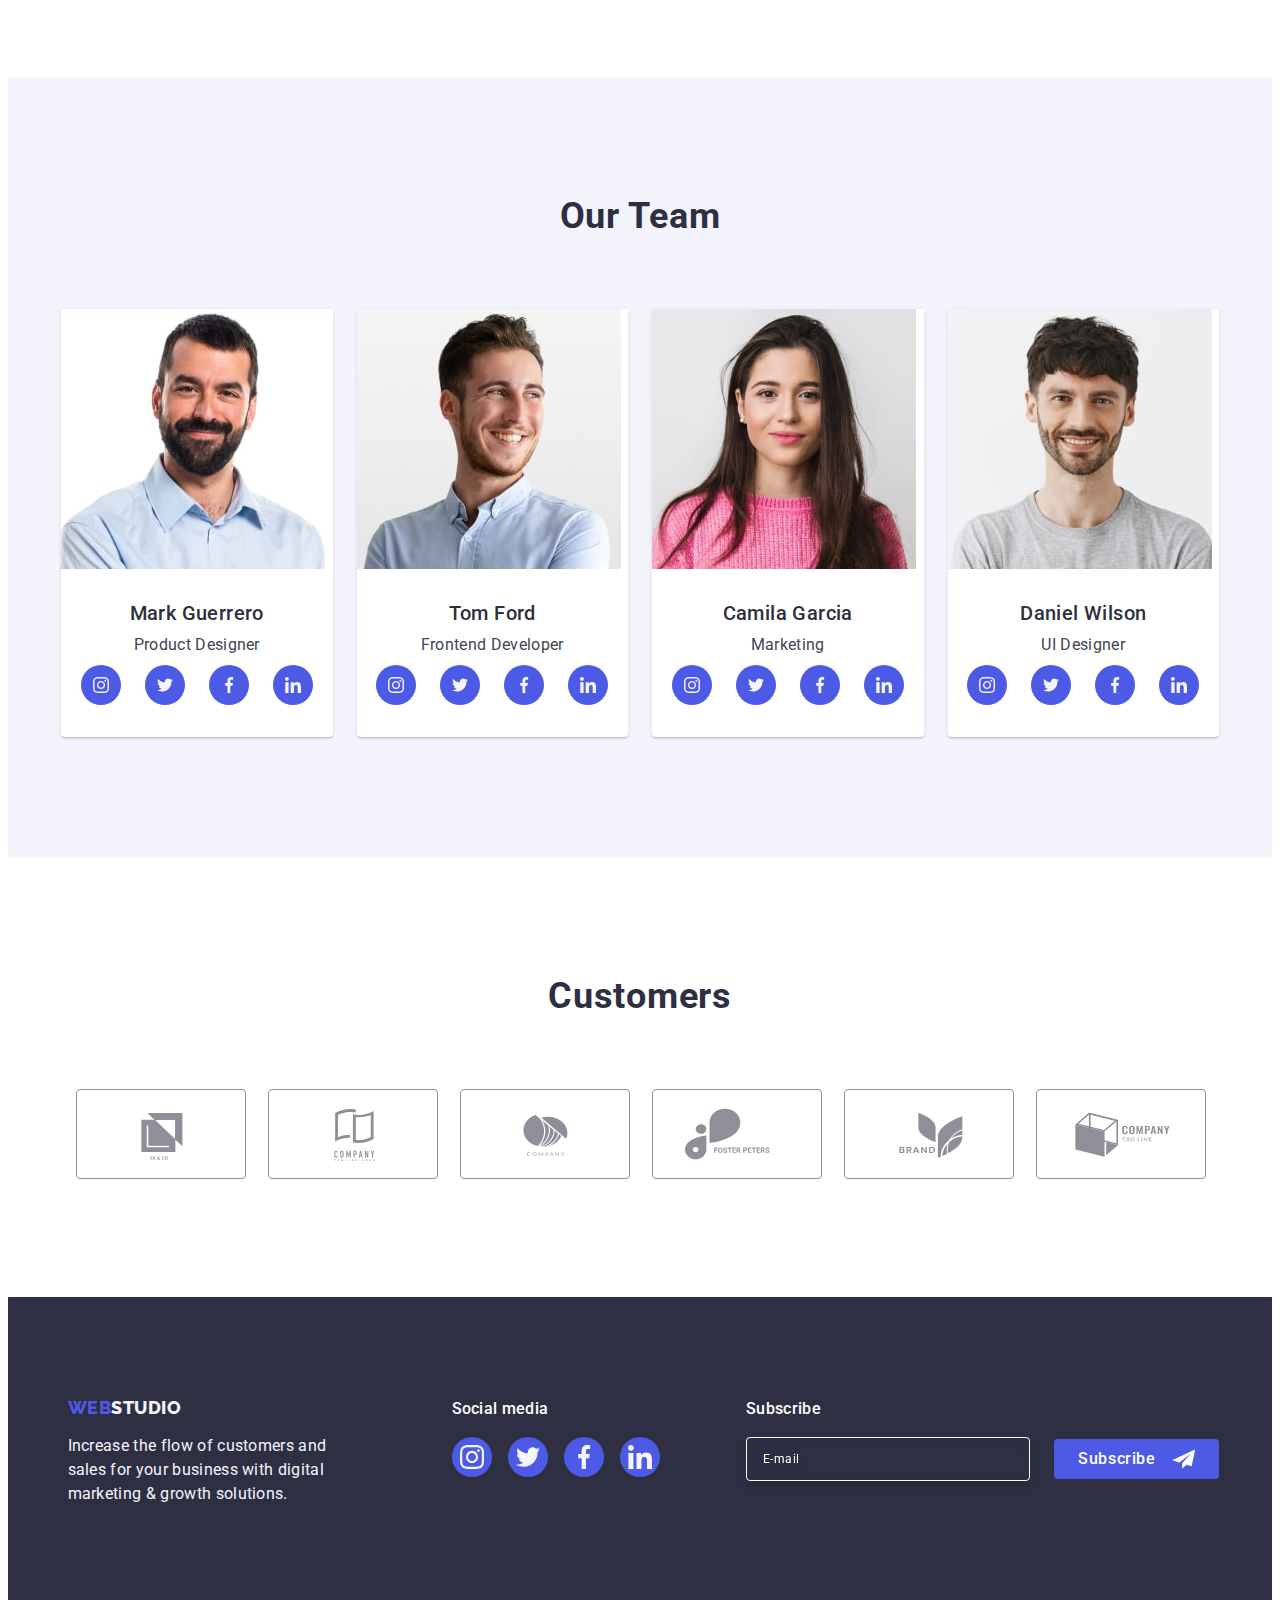
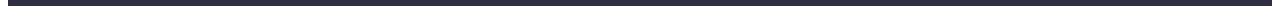
==== commit 5c19a294: "after-edits" ====
--- a/index.html
+++ b/index.html
@@ -96,7 +96,7 @@
               >
             </li>
           </ul>
-          <ul class="footer-sm-list menu-sm">
+          <ul class="menu-sm">
             <li class="footer-sm-item">
               <a href="" class="footer-sm-link">
                 <svg class="footer-sm-icon" width="24" height="24">
--- a/css/styles.css
+++ b/css/styles.css
@@ -169,8 +169,6 @@
   margin: 0 auto;
   margin-bottom: 72px;
   width: 320px;
-  padding-left: 30px;
-  padding-right: 30px;
 }
 .main-section-button {
   color: var(--white, #fff);
@@ -416,8 +414,6 @@
   align-items: center;
   justify-content: center;
   gap: 72px;
-  padding-left: 67px;
-  padding-right: 67px;
 }
 .team-heading-three {
   margin-bottom: 8px;
@@ -507,9 +503,9 @@
 .team-card-icon-list {
   display: flex;
   align-items: center;
-  justify-content: space-between;
+  justify-content: center;
   margin-top: 8px;
-  padding: 0 16px;
+  gap: 24px;
 }
 .team-card-icon {
   display: block;
@@ -613,7 +609,6 @@
   gap: 16px;
   justify-content: center;
   align-items: center;
-  margin-bottom: 72px;
 }
 .footer-sm-text {
   color: var(--white, #fff);
@@ -738,7 +733,7 @@
   /* top: 50%;
   left: 50%;
   transform: translate(-50%, -50%) scaleY(1);*/
-  width: 408px;
+  min-width: 300px;
   min-height: 584px;
   background-color: #fcfcfc;
   border-radius: 4px;
@@ -871,11 +866,11 @@
   line-height: 1.17; /* 116.667% */
   letter-spacing: 0.04em;
   align-items: center;
+  width: 338px;
 }
 .modal-check-link {
   color: #4d5ae5;
   line-height: 1.33;
-  margin-left: 4px;
 }
 .modal-check-text span {
   width: 16px;
@@ -932,6 +927,9 @@
   background-color: #404bbf;
 }
 /*---------------footer-subscribe----------------*/
+.subscribe {
+  margin-top: 72px;
+}
 .subscribe-btn {
   border: none;
   color: var(--white, #fff);
@@ -1005,13 +1003,18 @@
   .container {
     max-width: 426px;
   }
+  .modal {
+    width: 392px;
+  }
 }
 @media screen and (min-width: 768px) {
   .container {
-    max-width: 761px;
+    max-width: 768px;
+    padding-left: 16px;
+    padding-right: 16px;
   }
   .advantages-item {
-    width: calc((100% - 36px) / 2);
+    width: calc((100% - 24px) / 2);
   }
   .advantages-list {
     display: flex;
@@ -1023,8 +1026,6 @@
   .team-list {
     flex-direction: row;
     gap: 64px 24px;
-    padding-left: 93px;
-    padding-right: 93px;
   }
   .team-item {
     width: calc((100% - 48px) / 2);
@@ -1076,7 +1077,8 @@
   .address-list {
     flex-direction: column;
     gap: 12px;
-    padding: 16px 16px 16px 0;
+    align-items: center;
+    justify-content: center;
   }
   .address-link {
     padding: 0;
@@ -1086,12 +1088,14 @@
     line-height: 1.17; /* 116.667% */
     letter-spacing: 0.04em;
   }
+  .footer {
+    padding: 100px 0;
+  }
   .footer-form {
     display: flex;
     flex-direction: row;
     gap: 24px;
     align-items: center;
-    justify-content: center;
   }
   .footer-input {
     width: 264px;
@@ -1102,9 +1106,28 @@
     align-items: center;
     justify-content: center;
   }
-}
-
-@media screen and (min-width: 1166px) {
+  .logo-footer,
+  .footer-sm-text {
+    text-align: left;
+  }
+  .footer-left-part {
+    margin-bottom: 0;
+  }
+  .form-hidden {
+    text-align: left;
+  }
+  .modal {
+    min-width: 408px;
+  }
+}
+@media screen and (min-width: 768px) and (max-width: 1157px) {
+  .client .container,
+  .footer .container,
+  .team .container {
+    width: 584px;
+  }
+}
+@media screen and (min-width: 1158px) {
   .container {
     max-width: 1158px;
   }
@@ -1181,6 +1204,28 @@
     gap: 40px;
     right: auto;
   }
+  .address-link {
+    font-size: 16px;
+    line-height: 1.5; /* 150% */
+    letter-spacing: 0.02em;
+  }
+  .footer-container {
+    display: flex;
+    gap: 80px;
+  }
+  .footer-top-tab {
+    gap: 120px;
+    align-items: baseline;
+  }
+  .footer-top-tab {
+    margin: 0 auto;
+  }
+  .footer-text {
+    width: 264px;
+  }
+  .subscribe {
+    margin-top: 0;
+  }
 }
 .mob-menu {
   position: fixed;
@@ -1192,20 +1237,17 @@
   box-shadow: 0px 1px 6px 0px rgba(46, 47, 66, 0.08),
     0px 1px 1px 0px rgba(46, 47, 66, 0.16),
     0px 2px 1px 0px rgba(46, 47, 66, 0.08);
-  padding: 24px 24px 40px 40px;
+  padding: 80px 24px 40px 40px;
   display: flex;
   flex-direction: column;
   justify-content: space-between;
   overflow: auto;
 }
-.mob-menu-top {
-  margin-bottom: 50px;
-}
+
 .mob-menu-nav-list {
   display: flex;
   flex-direction: column;
   gap: 40px;
-  margin-top: 32px;
 }
 .mob-menu-nav-link {
   color: #2e2f42;
@@ -1242,11 +1284,19 @@
   letter-spacing: 0.02em;
 }
 .menu-sm {
-  justify-content: space-between;
+  display: flex;
+  gap: 56px;
+  align-items: center;
   margin-top: 48px;
-  padding-right: 60px;
-}
-
+}
+@media screen and (max-width: 427px) {
+  .menu-sm {
+    gap: 24px;
+  }
+  .main-section-heading-one {
+    width: 100%;
+  }
+}
 .menu-close-btn {
   position: absolute;
   top: 24px;
